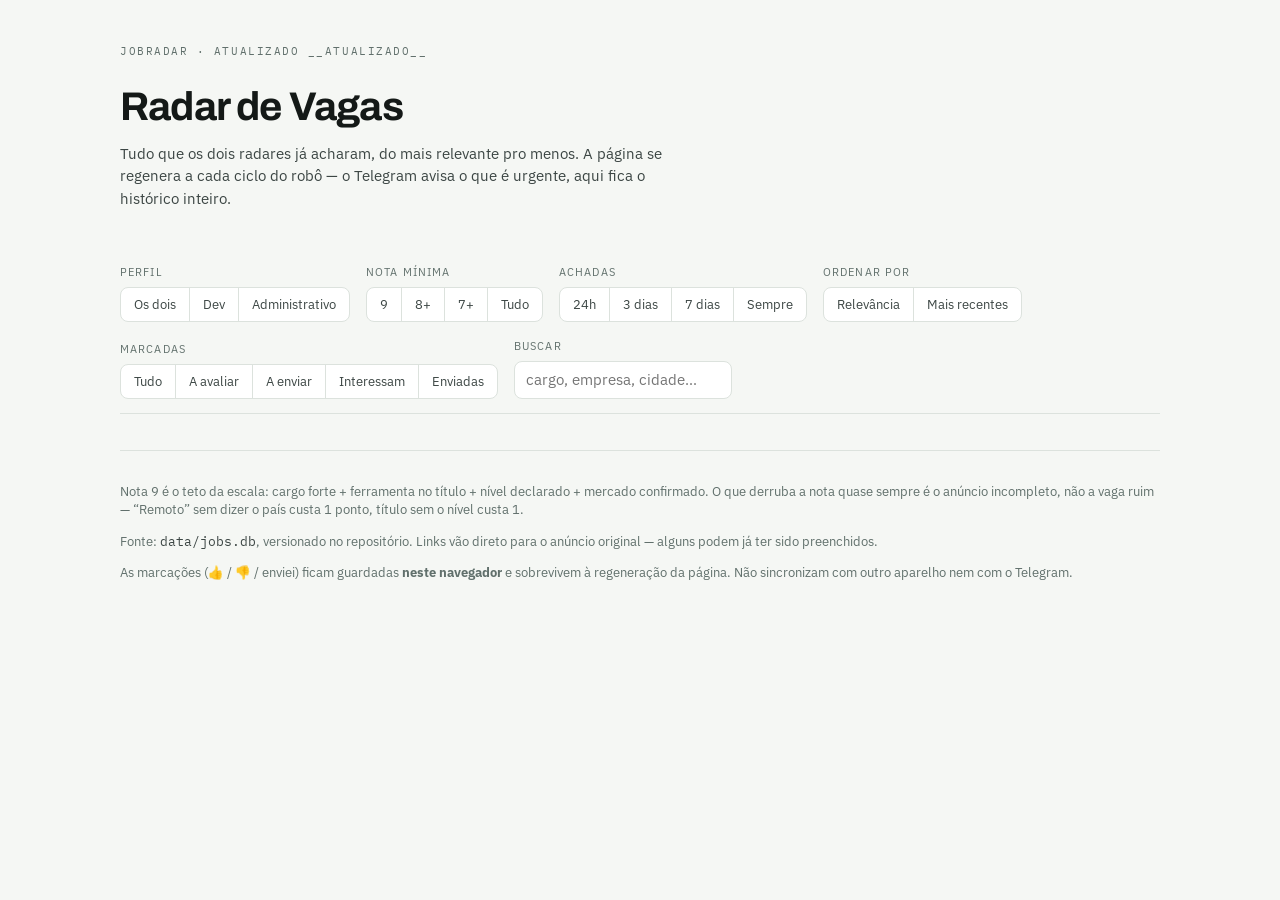
==== web/template.html @ 32625ec8 "Filtros da página: período, ordenação, "A enviar" e limpar Quatro coisas novas na barra:  - Achadas:" ====
<!doctype html>
<html lang="pt-BR">
<head>
<meta charset="utf-8">
<meta name="viewport" content="width=device-width, initial-scale=1">
<!-- A página é servida pelo GitHub Pages de um repositório público: quem
     tem o link entra, e não existe versão com senha fora do Enterprise.
     O que dá pra impedir é ela ser ENCONTRADA por quem não tem o link.
     noindex tira dos buscadores; noarchive impede cópia em cache; nofollow
     evita que os links de vaga daqui virem rastro pra cá. robots.txt não
     serviria: em project page o arquivo lido é o da raiz do domínio
     (brgomesz.github.io/robots.txt), fora do controle deste repositório. -->
<meta name="robots" content="noindex, nofollow, noarchive">
<meta name="referrer" content="no-referrer">
<title>Radar de Vagas</title>
<link rel="preconnect" href="https://fonts.googleapis.com">
<link rel="preconnect" href="https://fonts.gstatic.com" crossorigin>
<link rel="stylesheet" href="https://fonts.googleapis.com/css2?family=Archivo:wght@500;600;700&family=IBM+Plex+Mono:wght@400;500;600&family=IBM+Plex+Sans:wght@400;500;600&display=swap">
<style>
:root{
  --ground:#F5F7F4; --surface:#FFFFFF; --surface-2:#EFF2EE;
  --ink:#141917; --ink-2:#3C4644; --muted:#61706C; --line:#DCE2DD;
  --dev:#0C6B63; --dev-soft:#E2F0EE;
  --adm:#9A5716; --adm-soft:#F6EBDE;
  --hot:#164E45; --shadow:0 1px 2px rgba(20,25,23,.06),0 8px 24px rgba(20,25,23,.05);
}
@media (prefers-color-scheme:dark){
  :root:not([data-theme="light"]){
    --ground:#0E1312; --surface:#161C1A; --surface-2:#1D2523;
    --ink:#E9EFEC; --ink-2:#C2CDC9; --muted:#8FA09B; --line:#27302E;
    --dev:#4FB0A5; --dev-soft:#12312D;
    --adm:#D89950; --adm-soft:#33240F;
    --hot:#7FD4C7; --shadow:0 1px 2px rgba(0,0,0,.4),0 8px 24px rgba(0,0,0,.3);
  }
}
:root[data-theme="dark"]{
  --ground:#0E1312; --surface:#161C1A; --surface-2:#1D2523;
  --ink:#E9EFEC; --ink-2:#C2CDC9; --muted:#8FA09B; --line:#27302E;
  --dev:#4FB0A5; --dev-soft:#12312D;
  --adm:#D89950; --adm-soft:#33240F;
  --hot:#7FD4C7; --shadow:0 1px 2px rgba(0,0,0,.4),0 8px 24px rgba(0,0,0,.3);
}
*{box-sizing:border-box}
body{
  margin:0; background:var(--ground); color:var(--ink);
  font-family:"IBM Plex Sans",system-ui,-apple-system,"Segoe UI",sans-serif;
  font-size:15px; line-height:1.5; -webkit-font-smoothing:antialiased;
}
.wrap{max-width:1080px; margin:0 auto; padding:32px 20px 72px}
header{display:flex; flex-direction:column; gap:6px; margin-bottom:24px}
.eyebrow{
  font-family:"IBM Plex Mono",ui-monospace,monospace; font-size:11px; letter-spacing:.14em;
  text-transform:uppercase; color:var(--muted);
}
h1{
  font-family:Archivo,system-ui,sans-serif; font-weight:700; font-size:clamp(28px,4.5vw,40px);
  letter-spacing:-.02em; margin:0; text-wrap:balance;
}
.sub{color:var(--ink-2); max-width:62ch; margin:0}
.stats{display:flex; flex-wrap:wrap; gap:10px; margin:22px 0 18px}
.stat{
  background:var(--surface); border:1px solid var(--line); border-radius:10px;
  padding:10px 14px; display:flex; flex-direction:column; gap:2px; min-width:104px;
}
.stat b{
  font-family:"IBM Plex Mono",monospace; font-size:20px; font-weight:600;
  font-variant-numeric:tabular-nums; line-height:1.1;
}
.stat span{font-size:11px; letter-spacing:.08em; text-transform:uppercase; color:var(--muted)}
.bar{
  position:sticky; top:0; z-index:5; background:var(--ground);
  padding:12px 0 14px; border-bottom:1px solid var(--line);
  display:flex; flex-wrap:wrap; gap:16px; align-items:flex-end;
}
.field{display:flex; flex-direction:column; gap:6px}
.field>span{font-size:11px; letter-spacing:.1em; text-transform:uppercase; color:var(--muted)}
.seg{display:flex; flex-wrap:wrap; border:1px solid var(--line); border-radius:8px; overflow:hidden; background:var(--surface)}
.seg button{
  appearance:none; border:0; background:transparent; color:var(--ink-2);
  font:inherit; font-size:13px; padding:7px 13px; cursor:pointer; white-space:nowrap;
}
.seg button+button{border-left:1px solid var(--line)}
.seg button[aria-pressed="true"]{background:var(--surface-2); color:var(--ink); font-weight:600}
.seg button:focus-visible{outline:2px solid var(--dev); outline-offset:-2px}
input[type=search]{
  font:inherit; padding:7px 11px; border-radius:8px; border:1px solid var(--line);
  background:var(--surface); color:var(--ink); min-width:210px;
}
input[type=search]:focus-visible{outline:2px solid var(--dev); outline-offset:-1px}
.count{margin-left:auto; font-family:"IBM Plex Mono",monospace; font-size:12px; color:var(--muted); padding-bottom:8px}
ol{list-style:none; margin:0; padding:0; display:flex; flex-direction:column; gap:8px}
li{
  background:var(--surface); border:1px solid var(--line); border-radius:10px;
  display:grid; grid-template-columns:52px 1fr auto; gap:0 16px; padding:13px 16px;
  align-items:start; box-shadow:var(--shadow);
}
li[hidden]{display:none}
.score{
  grid-row:1/3; font-family:"IBM Plex Mono",monospace; font-weight:600; font-size:18px;
  font-variant-numeric:tabular-nums; display:flex; flex-direction:column; align-items:center;
  gap:2px; padding-top:2px; color:var(--muted);
}
.score em{font-style:normal; font-size:9px; letter-spacing:.1em; text-transform:uppercase}
li[data-hot="1"] .score{color:var(--hot)}
.title{margin:0; font-size:15px; font-weight:600; line-height:1.35; text-wrap:balance}
.title a{color:var(--ink); text-decoration:none; background-image:linear-gradient(var(--line),var(--line));
  background-size:100% 1px; background-position:0 1.15em; background-repeat:no-repeat}
.title a:hover,.title a:focus-visible{color:var(--dev); background-image:linear-gradient(var(--dev),var(--dev))}
.meta{
  grid-column:2/4; display:flex; flex-wrap:wrap; gap:6px 14px; margin-top:5px;
  font-size:12.5px; color:var(--muted);
}
.meta b{color:var(--ink-2); font-weight:600}
.tag{
  grid-row:1; font-family:"IBM Plex Mono",monospace; font-size:10px; letter-spacing:.08em;
  text-transform:uppercase; padding:3px 8px; border-radius:999px; white-space:nowrap; align-self:start;
}
li[data-p="dev"] .tag{background:var(--dev-soft); color:var(--dev)}
li[data-p="admin"] .tag{background:var(--adm-soft); color:var(--adm)}
.empty{padding:48px 8px; text-align:center; color:var(--muted)}
footer{margin-top:36px; padding-top:18px; border-top:1px solid var(--line); color:var(--muted); font-size:12.5px}
footer code{font-family:"IBM Plex Mono",monospace; color:var(--ink-2)}
@media (max-width:620px){
  li{grid-template-columns:44px 1fr; gap:0 12px}
  .tag{grid-column:2; grid-row:3; justify-self:start; margin-top:7px}
  .meta{grid-column:2}
  .count{margin-left:0; width:100%}
}
/* Marcações do usuário (👍 / 👎 / enviei) — ver ESTADO em script.
   Ficam no localStorage do navegador, chaveadas pelo LINK da vaga: o link é
   o que sobrevive à regeneração da página a cada ciclo (id de banco não
   aparece no HTML, e título/empresa mudam de grafia entre fontes). */
.marcas{grid-column:2/4; display:flex; gap:6px; align-items:center; margin-top:9px; flex-wrap:wrap}
.marca{
  appearance:none; font:inherit; font-size:12.5px; line-height:1; cursor:pointer;
  border:1px solid var(--line); background:var(--surface); color:var(--muted);
  border-radius:999px; padding:6px 11px; display:inline-flex; align-items:center; gap:6px;
}
.marca:hover{border-color:var(--muted); color:var(--ink-2)}
.marca:focus-visible{outline:2px solid var(--dev); outline-offset:1px}
.marca[aria-pressed="true"]{font-weight:600}
.marca.sim[aria-pressed="true"]{background:var(--dev-soft); border-color:var(--dev); color:var(--dev)}
.marca.nao[aria-pressed="true"]{background:var(--surface-2); border-color:var(--muted); color:var(--ink-2)}
.marca.enviei[aria-pressed="true"]{background:var(--adm-soft); border-color:var(--adm); color:var(--adm)}
/* Descartada continua na lista, mas recuada: some com um filtro, não com
   um delete — mudar de ideia sobre uma vaga é comum. */
li[data-interesse="nao"]{opacity:.5}
li[data-interesse="nao"]:hover,li[data-interesse="nao"]:focus-within{opacity:1}
li[data-interesse="sim"]{border-color:var(--dev)}
li[data-enviei="1"]{border-left:3px solid var(--adm); padding-left:14px}
@media (max-width:620px){ .marcas{grid-column:2} }
.limpar{
  appearance:none; font:inherit; font-size:12.5px; cursor:pointer; align-self:flex-end;
  border:1px solid var(--line); background:var(--surface); color:var(--muted);
  border-radius:8px; padding:7px 12px; margin-bottom:1px;
}
.limpar:hover{border-color:var(--muted); color:var(--ink-2)}
.limpar:focus-visible{outline:2px solid var(--dev); outline-offset:1px}
@media (prefers-reduced-motion:reduce){*{animation:none!important; transition:none!important}}
</style>
</head>
<body>
<div class="wrap">
<header>
  <p class="eyebrow">JobRadar &middot; atualizado __ATUALIZADO__</p>
  <h1>Radar de Vagas</h1>
  <p class="sub">Tudo que os dois radares já acharam, do mais relevante pro menos. A página se regenera a cada ciclo do robô — o Telegram avisa o que é urgente, aqui fica o histórico inteiro.</p>
</header>

<div class="stats" id="stats"></div>

<div class="bar">
  <label class="field"><span>Perfil</span>
    <span class="seg" id="segPerfil">
      <button type="button" data-v="todos">Os dois</button>
      <button type="button" data-v="dev">Dev</button>
      <button type="button" data-v="admin">Administrativo</button>
    </span>
  </label>
  <label class="field"><span>Nota mínima</span>
    <span class="seg" id="segNota">
      <button type="button" data-v="9">9</button>
      <button type="button" data-v="8">8+</button>
      <button type="button" data-v="7">7+</button>
      <button type="button" data-v="0">Tudo</button>
    </span>
  </label>
  <label class="field"><span>Achadas</span>
    <span class="seg" id="segPeriodo">
      <button type="button" data-v="1">24h</button>
      <button type="button" data-v="3">3 dias</button>
      <button type="button" data-v="7">7 dias</button>
      <button type="button" data-v="0">Sempre</button>
    </span>
  </label>
  <label class="field"><span>Ordenar por</span>
    <span class="seg" id="segOrdem">
      <button type="button" data-v="relevancia">Relevância</button>
      <button type="button" data-v="recentes">Mais recentes</button>
    </span>
  </label>
  <label class="field"><span>Marcadas</span>
    <span class="seg" id="segMarca">
      <button type="button" data-v="tudo">Tudo</button>
      <button type="button" data-v="pendente">A avaliar</button>
      <button type="button" data-v="a-enviar">A enviar</button>
      <button type="button" data-v="sim">Interessam</button>
      <button type="button" data-v="enviei">Enviadas</button>
    </span>
  </label>
  <label class="field"><span>Buscar</span>
    <input type="search" id="busca" placeholder="cargo, empresa, cidade…" autocomplete="off">
  </label>
  <p class="count" id="count"></p>
  <button type="button" id="limpar" class="limpar" hidden>Limpar filtros</button>
</div>

<ol id="lista"></ol>
<p class="empty" id="vazio" hidden>Nenhuma vaga com esses filtros. Tente ampliar o período ou baixar a nota mínima.</p>

<footer>
  <p>Nota 9 é o teto da escala: cargo forte + ferramenta no título + nível declarado + mercado confirmado. O que derruba a nota quase sempre é o anúncio incompleto, não a vaga ruim — “Remoto” sem dizer o país custa 1 ponto, título sem o nível custa 1.</p>
  <p>Fonte: <code>data/jobs.db</code>, versionado no repositório. Links vão direto para o anúncio original — alguns podem já ter sido preenchidos.</p>
  <p>As marcações (👍 / 👎 / enviei) ficam guardadas <b>neste navegador</b> e sobrevivem à regeneração da página. Não sincronizam com outro aparelho nem com o Telegram.</p>
</footer>
</div>

<script>
const VAGAS = __DADOS__;
const $ = (id) => document.getElementById(id);
const NOMES = { dev: "Dev", admin: "Administrativo" };
const esc = (s) => String(s).replace(/[&<>"]/g, (c) => ({ "&": "&amp;", "<": "&lt;", ">": "&gt;", '"': "&quot;" }[c]));

// --- Marcações do usuário -------------------------------------------------
// Guardadas por LINK da vaga, não por posição na lista: a página é
// regenerada inteira a cada ciclo e a ordem muda quando entra vaga nova.
// { "<link>": { i: "sim"|"nao"|null, e: true|false } }
const CHAVE_MARCAS = "jobradar-marcas";
const CHAVE_FILTROS = "jobradar-filtros";

function lerJSON(chave, padrao) {
  try {
    const bruto = localStorage.getItem(chave);
    return bruto ? JSON.parse(bruto) : padrao;
  } catch (e) {
    return padrao;  // aba anônima, site data bloqueado: segue sem lembrar
  }
}
function gravarJSON(chave, valor) {
  try { localStorage.setItem(chave, JSON.stringify(valor)); } catch (e) { /* ok */ }
}

const marcas = lerJSON(CHAVE_MARCAS, {});
// Padrão: nota 8+, tudo que já foi achado, ordenado por relevância. É o
// mesmo corte que o Telegram usa pra notificar, então a página abre
// mostrando exatamente o que valeria um alerta.
const PADRAO = { perfil: "todos", nota: 8, marca: "tudo", periodo: "0", ordem: "relevancia", busca: "" };
const estado = Object.assign({}, PADRAO, lerJSON(CHAVE_FILTROS, null) || {});

const marcaDe = (link) => marcas[link] || { i: null, e: false };

function marcarInteresse(link, valor) {
  const m = marcaDe(link);
  // Clicar de novo no mesmo botão desmarca — sem isso não há como desfazer
  // um 👎 dado por engano a não ser marcando 👍, que é outra afirmação.
  m.i = m.i === valor ? null : valor;
  marcas[link] = m;
  gravarJSON(CHAVE_MARCAS, marcas);
}
function marcarEnviei(link) {
  const m = marcaDe(link);
  m.e = !m.e;
  marcas[link] = m;
  gravarJSON(CHAVE_MARCAS, marcas);
}

// --- Render ---------------------------------------------------------------
$("lista").innerHTML = VAGAS.map((v) => {
  // "achada" é quando a vaga entrou no NOSSO banco; "publicada" é o que a
  // fonte anuncia. Rotuladas porque juntas e sem rótulo viravam duas datas
  // soltas na mesma linha, impossíveis de distinguir.
  const meta = [
    `<b>${esc(v.e)}</b>`,
    esc(v.l),
    v.m ? esc(v.m) : "",
    esc(v.s),
    v.d ? `achada ${esc(v.d)}` : "",
    v.pub ? `publicada ${esc(v.pub)}` : "",
  ].filter(Boolean).join("</span><span>");
  const link = esc(v.u);
  return `<li data-p="${v.p}" data-r="${v.r}" data-hot="${v.r >= 8 ? 1 : 0}" data-link="${link}"
    data-ts="${v.ts || 0}"
    data-busca="${esc((v.t + " " + v.e + " " + v.l).toLowerCase())}">
    <span class="score">${v.r}<em>nota</em></span>
    <p class="title"><a href="${link}" target="_blank" rel="noopener noreferrer">${esc(v.t)}</a></p>
    <span class="tag">${NOMES[v.p]}</span>
    <p class="meta"><span>${meta}</span></p>
    <div class="marcas">
      <button type="button" class="marca sim" data-acao="sim">👍 Interessa</button>
      <button type="button" class="marca nao" data-acao="nao">👎 Não interessa</button>
      <button type="button" class="marca enviei" data-acao="enviei">✓ Enviei currículo</button>
    </div>
  </li>`;
}).join("");

const itens = Array.from(document.querySelectorAll("#lista li"));

// Duas ordens fixas, calculadas uma vez. "Relevância" é a ordem que veio
// do servidor (nota desc, empate desempatado pela mais recente); trocar de
// ordenação só re-anexa os mesmos nós, sem recriar HTML.
const ORDENS = {
  relevancia: itens.slice(),
  recentes: itens.slice().sort((a, b) => Number(b.dataset.ts) - Number(a.dataset.ts)),
};
let ordemAplicada = null;

function ordenar() {
  if (ordemAplicada === estado.ordem) return;
  const frag = document.createDocumentFragment();
  for (const li of ORDENS[estado.ordem] || ORDENS.relevancia) frag.appendChild(li);
  $("lista").appendChild(frag);
  ordemAplicada = estado.ordem;
}

// Corte do filtro "Achadas": epoch em segundos, ou null pra "Sempre".
// Vaga sem data legível (ts 0) fica de fora de qualquer janela — dizer
// que ela é das últimas 24h seria inventar.
function corteDoPeriodo() {
  const dias = Number(estado.periodo);
  if (!dias) return null;
  return Math.floor(Date.now() / 1000) - dias * 86400;
}

function pintarMarcas(li) {
  const m = marcaDe(li.dataset.link);
  li.dataset.interesse = m.i || "";
  li.dataset.enviei = m.e ? "1" : "";
  for (const b of li.querySelectorAll(".marca")) {
    const ativo = b.dataset.acao === "enviei" ? m.e : m.i === b.dataset.acao;
    b.setAttribute("aria-pressed", String(ativo));
  }
}
itens.forEach(pintarMarcas);

function pintarSegmento(id, valor) {
  for (const b of $(id).children) b.setAttribute("aria-pressed", String(b.dataset.v === valor));
}

function passaMarca(li) {
  const m = marcaDe(li.dataset.link);
  // "A enviar" é a fila de trabalho: você já disse que interessa e ainda
  // não mandou currículo. É o único filtro daqui que combina os dois
  // marcadores, e o mais usado no dia a dia -- por isso fica antes de
  // "Interessam", que inclui as já enviadas.
  if (estado.marca === "a-enviar") return m.i === "sim" && !m.e;
  if (estado.marca === "sim") return m.i === "sim";
  if (estado.marca === "enviei") return m.e === true;
  // "A avaliar": o que ainda não recebeu nenhuma decisão sua.
  if (estado.marca === "pendente") return !m.i && !m.e;
  return true;
}

function contarStats() {
  const vals = Object.values(marcas);
  $("stats").innerHTML = [
    ["Vagas guardadas", VAGAS.length],
    ["Nota 8+", VAGAS.filter((v) => v.r >= 8).length],
    ["A enviar", vals.filter((m) => m.i === "sim" && !m.e).length],
    ["Interessam", vals.filter((m) => m.i === "sim").length],
    ["Currículo enviado", vals.filter((m) => m.e).length],
    ["Descartadas", vals.filter((m) => m.i === "nao").length],
  ].map(([rot, n]) => `<div class="stat"><b>${n}</b><span>${rot}</span></div>`).join("");
}

function aplicar() {
  const termo = estado.busca.trim().toLowerCase();
  const corte = corteDoPeriodo();
  ordenar();
  let visiveis = 0;
  for (const li of itens) {
    const ts = Number(li.dataset.ts);
    const ok =
      (estado.perfil === "todos" || li.dataset.p === estado.perfil) &&
      Number(li.dataset.r) >= estado.nota &&
      (corte === null || (ts > 0 && ts >= corte)) &&
      passaMarca(li) &&
      (!termo || li.dataset.busca.includes(termo));
    li.hidden = !ok;
    if (ok) visiveis++;
  }
  $("count").textContent = `${visiveis} de ${VAGAS.length} vagas`;
  $("vazio").hidden = visiveis > 0;
  pintarSegmento("segPerfil", estado.perfil);
  pintarSegmento("segNota", String(estado.nota));
  pintarSegmento("segMarca", estado.marca);
  pintarSegmento("segPeriodo", estado.periodo);
  pintarSegmento("segOrdem", estado.ordem);
  // O botão só aparece quando há o que limpar: com seis controles na
  // barra, é fácil esquecer um filtro ligado e achar que a lista secou.
  $("limpar").hidden = Object.keys(PADRAO).every((k) => estado[k] === PADRAO[k]);
  contarStats();
  gravarJSON(CHAVE_FILTROS, estado);
}

// --- Eventos --------------------------------------------------------------
// Delegação: os botões nascem no innerHTML acima e são centenas — um listener
// só na lista, em vez de um por botão.
$("lista").addEventListener("click", (ev) => {
  const b = ev.target.closest(".marca"); if (!b) return;
  const li = b.closest("li");
  const link = li.dataset.link;
  if (b.dataset.acao === "enviei") marcarEnviei(link); else marcarInteresse(link, b.dataset.acao);
  pintarMarcas(li);
  // Só re-filtra quando a marcação pode esconder a linha; senão a vaga
  // sumiria debaixo do dedo no filtro "Tudo", que não é o que se espera.
  if (estado.marca !== "tudo") aplicar(); else contarStats();
});

$("segPerfil").addEventListener("click", (ev) => {
  const b = ev.target.closest("button"); if (!b) return;
  estado.perfil = b.dataset.v; aplicar();
});
$("segNota").addEventListener("click", (ev) => {
  const b = ev.target.closest("button"); if (!b) return;
  estado.nota = Number(b.dataset.v); aplicar();
});
$("segMarca").addEventListener("click", (ev) => {
  const b = ev.target.closest("button"); if (!b) return;
  estado.marca = b.dataset.v; aplicar();
});
$("segPeriodo").addEventListener("click", (ev) => {
  const b = ev.target.closest("button"); if (!b) return;
  estado.periodo = b.dataset.v; aplicar();
});
$("segOrdem").addEventListener("click", (ev) => {
  const b = ev.target.closest("button"); if (!b) return;
  estado.ordem = b.dataset.v; aplicar();
});
$("limpar").addEventListener("click", () => {
  Object.assign(estado, PADRAO);
  $("busca").value = "";
  aplicar();
});
$("busca").addEventListener("input", (ev) => { estado.busca = ev.target.value; aplicar(); });
$("busca").value = estado.busca;
aplicar();
</script>
</body>
</html>
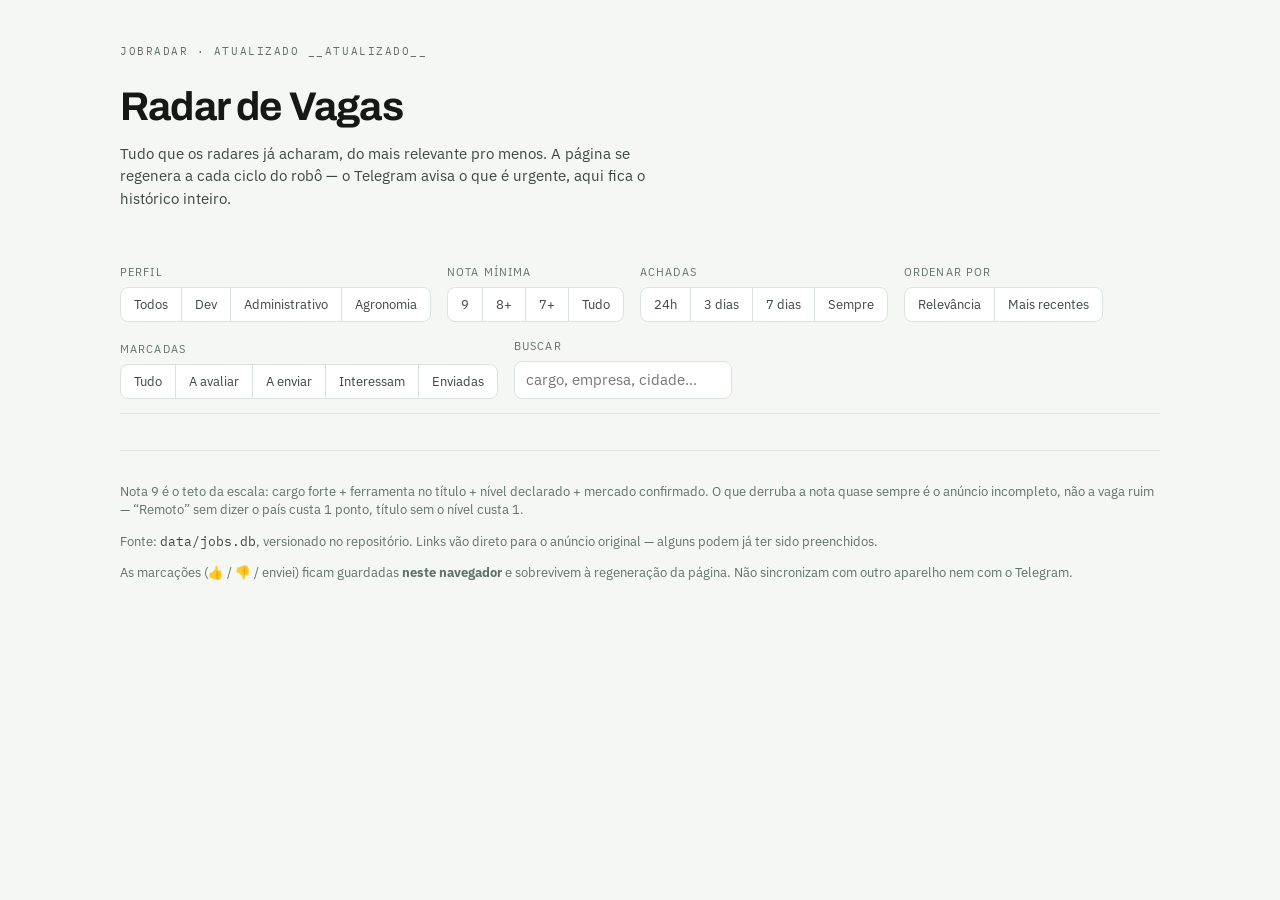
==== commit 43160e44: "Adiciona perfil agro e faz os números do topo seguirem o perfil Terceiro perfil de pessoa real deste" ====
--- a/web/template.html
+++ b/web/template.html
@@ -22,6 +22,7 @@
   --ink:#141917; --ink-2:#3C4644; --muted:#61706C; --line:#DCE2DD;
   --dev:#0C6B63; --dev-soft:#E2F0EE;
   --adm:#9A5716; --adm-soft:#F6EBDE;
+  --agro:#4A6B18; --agro-soft:#EAF1DE;
   --hot:#164E45; --shadow:0 1px 2px rgba(20,25,23,.06),0 8px 24px rgba(20,25,23,.05);
 }
 @media (prefers-color-scheme:dark){
@@ -30,6 +31,8 @@
     --ink:#E9EFEC; --ink-2:#C2CDC9; --muted:#8FA09B; --line:#27302E;
     --dev:#4FB0A5; --dev-soft:#12312D;
     --adm:#D89950; --adm-soft:#33240F;
+  --agro:#8FB84E; --agro-soft:#1E2A12;
+    --agro:#8FB84E; --agro-soft:#1E2A12;
     --hot:#7FD4C7; --shadow:0 1px 2px rgba(0,0,0,.4),0 8px 24px rgba(0,0,0,.3);
   }
 }
@@ -117,6 +120,7 @@
 }
 li[data-p="dev"] .tag{background:var(--dev-soft); color:var(--dev)}
 li[data-p="admin"] .tag{background:var(--adm-soft); color:var(--adm)}
+li[data-p="agro"] .tag{background:var(--agro-soft); color:var(--agro)}
 .empty{padding:48px 8px; text-align:center; color:var(--muted)}
 footer{margin-top:36px; padding-top:18px; border-top:1px solid var(--line); color:var(--muted); font-size:12.5px}
 footer code{font-family:"IBM Plex Mono",monospace; color:var(--ink-2)}
@@ -164,7 +168,7 @@
 <header>
   <p class="eyebrow">JobRadar &middot; atualizado __ATUALIZADO__</p>
   <h1>Radar de Vagas</h1>
-  <p class="sub">Tudo que os dois radares já acharam, do mais relevante pro menos. A página se regenera a cada ciclo do robô — o Telegram avisa o que é urgente, aqui fica o histórico inteiro.</p>
+  <p class="sub">Tudo que os radares já acharam, do mais relevante pro menos. A página se regenera a cada ciclo do robô — o Telegram avisa o que é urgente, aqui fica o histórico inteiro.</p>
 </header>
 
 <div class="stats" id="stats"></div>
@@ -172,9 +176,10 @@
 <div class="bar">
   <label class="field"><span>Perfil</span>
     <span class="seg" id="segPerfil">
-      <button type="button" data-v="todos">Os dois</button>
+      <button type="button" data-v="todos">Todos</button>
       <button type="button" data-v="dev">Dev</button>
       <button type="button" data-v="admin">Administrativo</button>
+      <button type="button" data-v="agro">Agronomia</button>
     </span>
   </label>
   <label class="field"><span>Nota mínima</span>
@@ -228,7 +233,7 @@
 <script>
 const VAGAS = __DADOS__;
 const $ = (id) => document.getElementById(id);
-const NOMES = { dev: "Dev", admin: "Administrativo" };
+const NOMES = { dev: "Dev", admin: "Administrativo", agro: "Agronomia" };
 const esc = (s) => String(s).replace(/[&<>"]/g, (c) => ({ "&": "&amp;", "<": "&lt;", ">": "&gt;", '"': "&quot;" }[c]));
 
 // --- Marcações do usuário -------------------------------------------------
@@ -360,15 +365,28 @@
   return true;
 }
 
+// Link -> perfil, pra contar marcação por perfil. As marcações são
+// guardadas só por link (é o que sobrevive à regeneração da página), então
+// sozinhas elas não sabem de quem é a vaga.
+const PERFIL_DO_LINK = Object.fromEntries(VAGAS.map((v) => [v.u, v.p]));
+
 function contarStats() {
-  const vals = Object.values(marcas);
+  // Com um perfil selecionado, TODOS os números passam a ser daquele
+  // perfil. Misturar "vagas do Dev" com "interessam de todo mundo" no
+  // mesmo painel dava um número que não respondia pergunta nenhuma.
+  const doPerfil = (p) => estado.perfil === "todos" || p === estado.perfil;
+  const vagas = VAGAS.filter((v) => doPerfil(v.p));
+  const marcadas = Object.entries(marcas)
+    .filter(([link]) => doPerfil(PERFIL_DO_LINK[link]))
+    .map(([, m]) => m);
+
   $("stats").innerHTML = [
-    ["Vagas guardadas", VAGAS.length],
-    ["Nota 8+", VAGAS.filter((v) => v.r >= 8).length],
-    ["A enviar", vals.filter((m) => m.i === "sim" && !m.e).length],
-    ["Interessam", vals.filter((m) => m.i === "sim").length],
-    ["Currículo enviado", vals.filter((m) => m.e).length],
-    ["Descartadas", vals.filter((m) => m.i === "nao").length],
+    [estado.perfil === "todos" ? "Vagas guardadas" : `Vagas · ${NOMES[estado.perfil]}`, vagas.length],
+    ["Nota 8+", vagas.filter((v) => v.r >= 8).length],
+    ["A enviar", marcadas.filter((m) => m.i === "sim" && !m.e).length],
+    ["Interessam", marcadas.filter((m) => m.i === "sim").length],
+    ["Currículo enviado", marcadas.filter((m) => m.e).length],
+    ["Descartadas", marcadas.filter((m) => m.i === "nao").length],
   ].map(([rot, n]) => `<div class="stat"><b>${n}</b><span>${rot}</span></div>`).join("");
 }
 
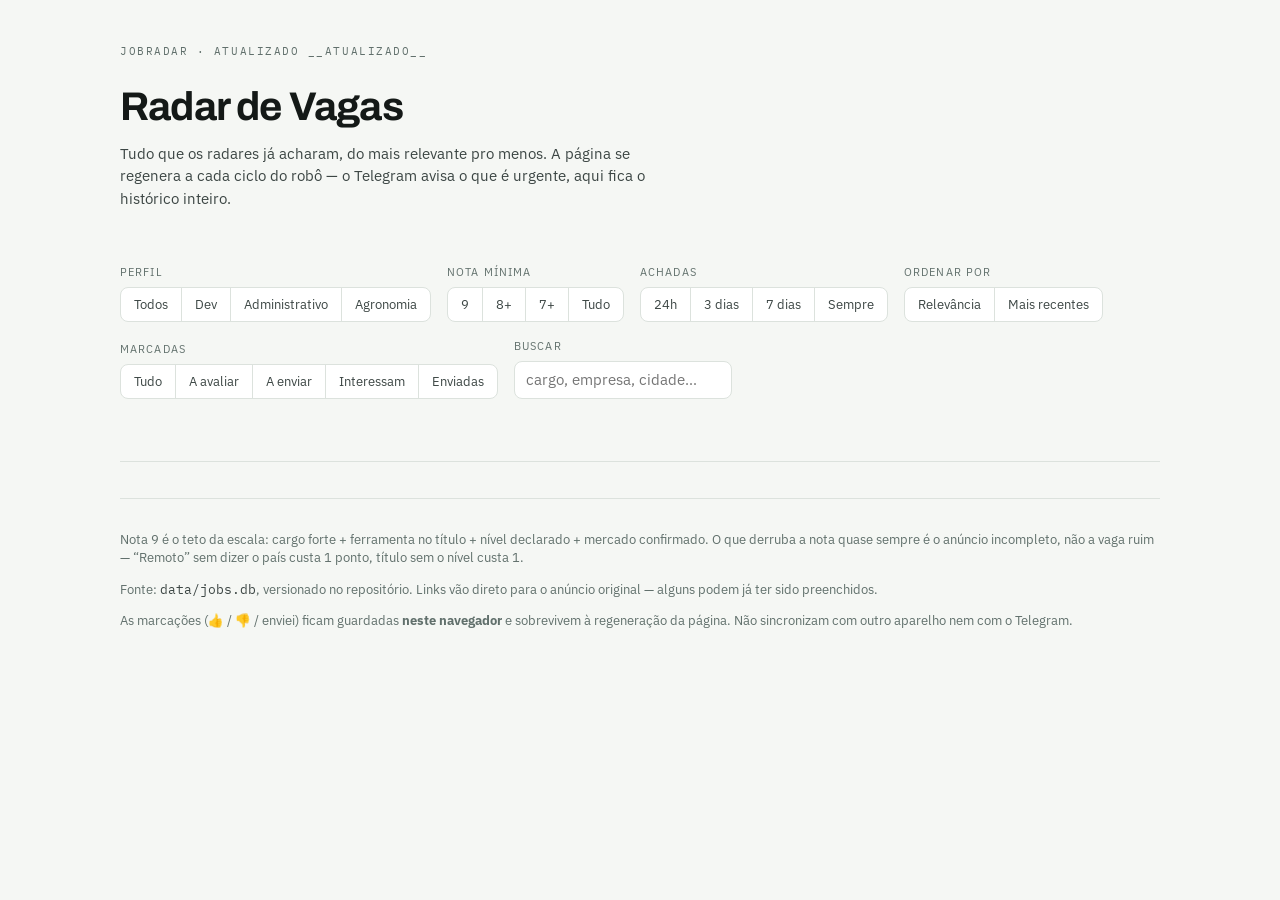
==== commit 781c019d: "Responsividade: no celular a barra de filtros vira painel recolhido MEDIDO num print de celular do u" ====
--- a/web/template.html
+++ b/web/template.html
@@ -75,6 +75,10 @@
   padding:12px 0 14px; border-bottom:1px solid var(--line);
   display:flex; flex-wrap:wrap; gap:16px; align-items:flex-end;
 }
+.controles{display:flex; flex-wrap:wrap; gap:16px; align-items:flex-end}
+/* O botão "Filtros" só existe no celular — no desktop os seis controles
+   cabem na barra sem atrapalhar. */
+.toggle{display:none}
 .field{display:flex; flex-direction:column; gap:6px}
 .field>span{font-size:11px; letter-spacing:.1em; text-transform:uppercase; color:var(--muted)}
 .seg{display:flex; flex-wrap:wrap; border:1px solid var(--line); border-radius:8px; overflow:hidden; background:var(--surface)}
@@ -128,7 +132,59 @@
   li{grid-template-columns:44px 1fr; gap:0 12px}
   .tag{grid-column:2; grid-row:3; justify-self:start; margin-top:7px}
   .meta{grid-column:2}
-  .count{margin-left:0; width:100%}
+
+  /* MEDIDO em celular: os seis controles empilhados ocupavam ~80% da tela
+     e sobrava uma vaga e meia abaixo da dobra. No celular a barra vira um
+     painel recolhido: fechada, ela é uma linha só (botão + contador) e a
+     lista começa logo abaixo. */
+  /* Antes da barra virar painel, o topo já gastava metade da tela: título
+     grande, parágrafo de três linhas e seis cartões de número em três
+     fileiras. No celular a página é ferramenta, não apresentação — o
+     parágrafo sai e os números viram uma fileira só, que rola. */
+  .wrap{padding:18px 16px 56px}
+  header{gap:3px; margin-bottom:14px}
+  .eyebrow{font-size:10px}
+  .sub{display:none}
+  .stats{flex-wrap:nowrap; overflow-x:auto; scrollbar-width:none; margin:0 0 12px; gap:8px}
+  .stats::-webkit-scrollbar{display:none}
+  .stat{flex:0 0 auto; min-width:0; padding:8px 12px; gap:1px}
+  .stat b{font-size:17px}
+  .stat span{font-size:10px}
+
+  .bar{padding:10px 0; gap:10px; align-items:center}
+  .toggle{
+    display:inline-flex; align-items:center; gap:7px; appearance:none;
+    font:inherit; font-size:13px; cursor:pointer; padding:8px 13px;
+    border:1px solid var(--line); border-radius:8px;
+    background:var(--surface); color:var(--ink-2);
+  }
+  .toggle::after{content:"▾"; font-size:11px; color:var(--muted)}
+  .bar.aberta .toggle::after{content:"▴"}
+  .toggle:focus-visible{outline:2px solid var(--dev); outline-offset:1px}
+  .badge{
+    background:var(--dev); color:var(--surface); border-radius:999px;
+    font-size:11px; font-weight:600; min-width:17px; height:17px;
+    display:inline-flex; align-items:center; justify-content:center; padding:0 5px;
+  }
+  /* Sem isto o badge aparece com "0": o atributo hidden do HTML vale
+     display:none, mas a regra de classe acima é mais específica e ganha.
+     Pego num print de celular, não pelo teste — o teste só perguntava se
+     o elemento tinha o atributo, não se ele sumia da tela. */
+  .badge[hidden]{display:none}
+  .controles{display:none; width:100%; flex-direction:column; gap:11px}
+  .bar.aberta .controles{display:flex}
+
+  /* Cada grupo rola na horizontal em vez de quebrar linha: "Marcadas" tem
+     cinco botões e sozinho comia duas linhas da tela. */
+  .seg{flex-wrap:nowrap; overflow-x:auto; scrollbar-width:none}
+  .seg::-webkit-scrollbar{display:none}
+  .seg button{padding:7px 12px; font-size:13px}
+  .field>span{font-size:10px}
+  input[type=search]{width:100%; min-width:0}
+  .count{margin-left:auto; padding-bottom:0; white-space:nowrap}
+  .limpar{width:100%; align-self:stretch}
+  .marcas{gap:5px}
+  .marca{padding:7px 10px; font-size:12px}
 }
 /* Marcações do usuário (👍 / 👎 / enviei) — ver ESTADO em script.
    Ficam no localStorage do navegador, chaveadas pelo LINK da vaga: o link é
@@ -173,7 +229,11 @@
 
 <div class="stats" id="stats"></div>
 
-<div class="bar">
+<div class="bar" id="bar">
+  <button type="button" class="toggle" id="toggleFiltros" aria-expanded="false">
+    Filtros<span class="badge" id="badge" hidden></span>
+  </button>
+  <div class="controles" id="controles">
   <label class="field"><span>Perfil</span>
     <span class="seg" id="segPerfil">
       <button type="button" data-v="todos">Todos</button>
@@ -216,6 +276,7 @@
   <label class="field"><span>Buscar</span>
     <input type="search" id="busca" placeholder="cargo, empresa, cidade…" autocomplete="off">
   </label>
+  </div>
   <p class="count" id="count"></p>
   <button type="button" id="limpar" class="limpar" hidden>Limpar filtros</button>
 </div>
@@ -415,7 +476,12 @@
   pintarSegmento("segOrdem", estado.ordem);
   // O botão só aparece quando há o que limpar: com seis controles na
   // barra, é fácil esquecer um filtro ligado e achar que a lista secou.
-  $("limpar").hidden = Object.keys(PADRAO).every((k) => estado[k] === PADRAO[k]);
+  const alterados = Object.keys(PADRAO).filter((k) => estado[k] !== PADRAO[k]).length;
+  $("limpar").hidden = alterados === 0;
+  // No celular a barra fica FECHADA por padrão, então o badge é a única
+  // pista de que existe filtro ligado escondido ali dentro.
+  $("badge").hidden = alterados === 0;
+  $("badge").textContent = String(alterados);
   contarStats();
   gravarJSON(CHAVE_FILTROS, estado);
 }
@@ -454,6 +520,10 @@
   const b = ev.target.closest("button"); if (!b) return;
   estado.ordem = b.dataset.v; aplicar();
 });
+$("toggleFiltros").addEventListener("click", () => {
+  const aberta = $("bar").classList.toggle("aberta");
+  $("toggleFiltros").setAttribute("aria-expanded", String(aberta));
+});
 $("limpar").addEventListener("click", () => {
   Object.assign(estado, PADRAO);
   $("busca").value = "";
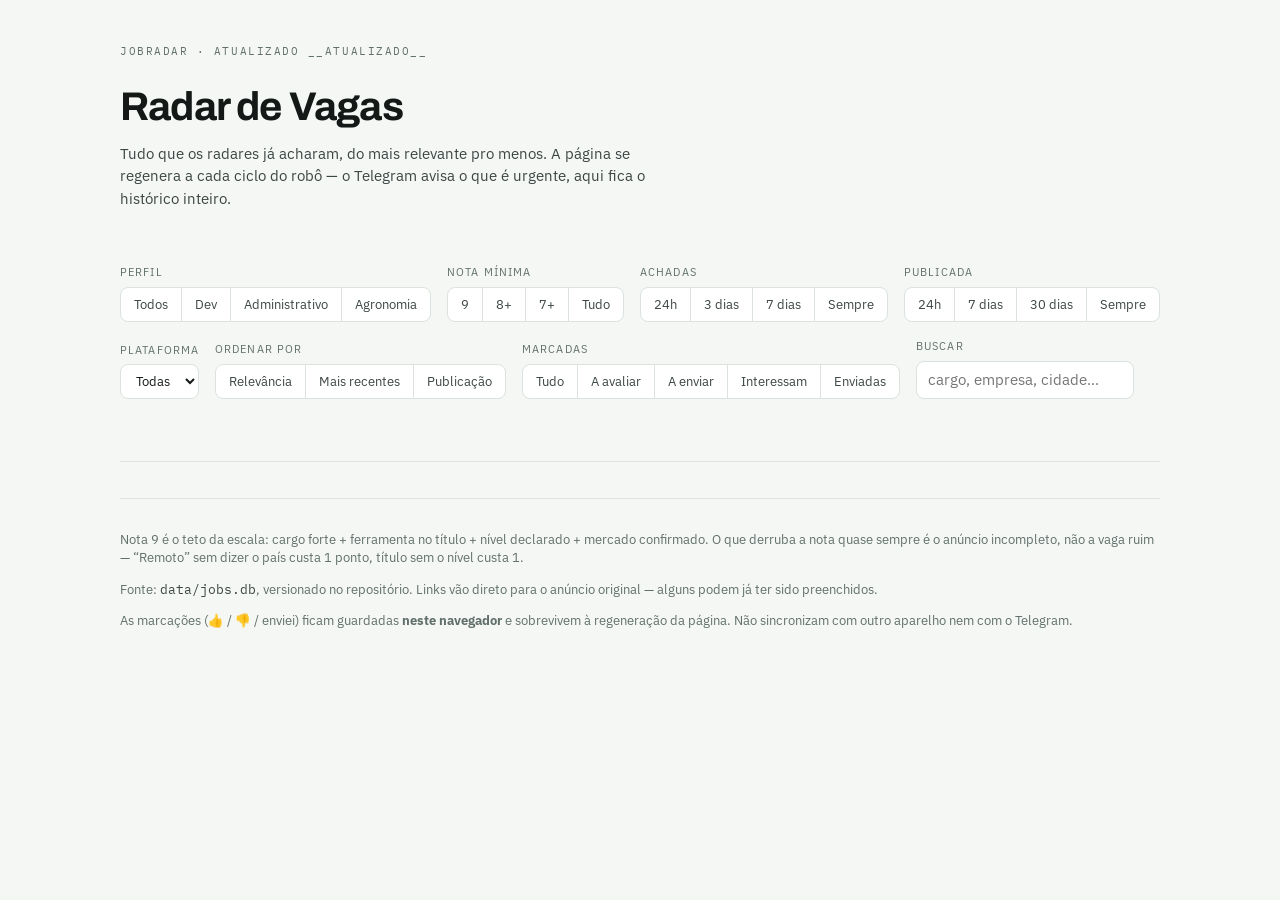
==== commit fef742ef: "Filtros de plataforma e de data de publicação na página Dois controles novos:  - Plataforma: select " ====
--- a/web/template.html
+++ b/web/template.html
@@ -93,6 +93,12 @@
   font:inherit; padding:7px 11px; border-radius:8px; border:1px solid var(--line);
   background:var(--surface); color:var(--ink); min-width:210px;
 }
+select{
+  font:inherit; font-size:13px; padding:7px 11px; border-radius:8px;
+  border:1px solid var(--line); background:var(--surface); color:var(--ink);
+  cursor:pointer;
+}
+select:focus-visible{outline:2px solid var(--dev); outline-offset:-1px}
 input[type=search]:focus-visible{outline:2px solid var(--dev); outline-offset:-1px}
 .count{margin-left:auto; font-family:"IBM Plex Mono",monospace; font-size:12px; color:var(--muted); padding-bottom:8px}
 ol{list-style:none; margin:0; padding:0; display:flex; flex-direction:column; gap:8px}
@@ -181,6 +187,7 @@
   .seg button{padding:7px 12px; font-size:13px}
   .field>span{font-size:10px}
   input[type=search]{width:100%; min-width:0}
+  select{width:100%}
   .count{margin-left:auto; padding-bottom:0; white-space:nowrap}
   .limpar{width:100%; align-self:stretch}
   .marcas{gap:5px}
@@ -258,10 +265,24 @@
       <button type="button" data-v="0">Sempre</button>
     </span>
   </label>
+  <label class="field"><span>Publicada</span>
+    <span class="seg" id="segPublicada">
+      <button type="button" data-v="1">24h</button>
+      <button type="button" data-v="7">7 dias</button>
+      <button type="button" data-v="30">30 dias</button>
+      <button type="button" data-v="0">Sempre</button>
+    </span>
+  </label>
+  <label class="field"><span>Plataforma</span>
+    <select id="selPlataforma">
+      <option value="todas">Todas</option>
+    </select>
+  </label>
   <label class="field"><span>Ordenar por</span>
     <span class="seg" id="segOrdem">
       <button type="button" data-v="relevancia">Relevância</button>
       <button type="button" data-v="recentes">Mais recentes</button>
+      <button type="button" data-v="publicacao">Publicação</button>
     </span>
   </label>
   <label class="field"><span>Marcadas</span>
@@ -320,7 +341,10 @@
 // Padrão: nota 8+, tudo que já foi achado, ordenado por relevância. É o
 // mesmo corte que o Telegram usa pra notificar, então a página abre
 // mostrando exatamente o que valeria um alerta.
-const PADRAO = { perfil: "todos", nota: 8, marca: "tudo", periodo: "0", ordem: "relevancia", busca: "" };
+const PADRAO = {
+  perfil: "todos", nota: 8, marca: "tudo", periodo: "0",
+  publicada: "0", plataforma: "todas", ordem: "relevancia", busca: "",
+};
 const estado = Object.assign({}, PADRAO, lerJSON(CHAVE_FILTROS, null) || {});
 
 const marcaDe = (link) => marcas[link] || { i: null, e: false };
@@ -355,7 +379,7 @@
   ].filter(Boolean).join("</span><span>");
   const link = esc(v.u);
   return `<li data-p="${v.p}" data-r="${v.r}" data-hot="${v.r >= 8 ? 1 : 0}" data-link="${link}"
-    data-ts="${v.ts || 0}"
+    data-ts="${v.ts || 0}" data-pts="${v.pts || 0}" data-site="${esc(v.s)}"
     data-busca="${esc((v.t + " " + v.e + " " + v.l).toLowerCase())}">
     <span class="score">${v.r}<em>nota</em></span>
     <p class="title"><a href="${link}" target="_blank" rel="noopener noreferrer">${esc(v.t)}</a></p>
@@ -371,12 +395,26 @@
 
 const itens = Array.from(document.querySelectorAll("#lista li"));
 
+// A lista de plataformas sai dos DADOS, não de uma constante: fonte nova
+// que entre no radar aparece aqui sozinha, sem precisar mexer no template.
+const PLATAFORMAS = [...new Set(VAGAS.map((v) => v.s).filter(Boolean))].sort();
+$("selPlataforma").insertAdjacentHTML(
+  "beforeend",
+  PLATAFORMAS.map((s) => {
+    const n = VAGAS.filter((v) => v.s === s).length;
+    return `<option value="${esc(s)}">${esc(s)} (${n})</option>`;
+  }).join("")
+);
+
 // Duas ordens fixas, calculadas uma vez. "Relevância" é a ordem que veio
 // do servidor (nota desc, empate desempatado pela mais recente); trocar de
 // ordenação só re-anexa os mesmos nós, sem recriar HTML.
 const ORDENS = {
   relevancia: itens.slice(),
   recentes: itens.slice().sort((a, b) => Number(b.dataset.ts) - Number(a.dataset.ts)),
+  // Por data do ANÚNCIO. Vaga sem data legível vai pro fim, não pro topo:
+  // pts 0 ordenaria como 1970 em ordem crescente e como "mais nova" aqui.
+  publicacao: itens.slice().sort((a, b) => (Number(b.dataset.pts) || 0) - (Number(a.dataset.pts) || 0)),
 };
 let ordemAplicada = null;
 
@@ -391,10 +429,10 @@
 // Corte do filtro "Achadas": epoch em segundos, ou null pra "Sempre".
 // Vaga sem data legível (ts 0) fica de fora de qualquer janela — dizer
 // que ela é das últimas 24h seria inventar.
-function corteDoPeriodo() {
-  const dias = Number(estado.periodo);
-  if (!dias) return null;
-  return Math.floor(Date.now() / 1000) - dias * 86400;
+function corteDeJanela(dias) {
+  const n = Number(dias);
+  if (!n) return null;
+  return Math.floor(Date.now() / 1000) - n * 86400;
 }
 
 function pintarMarcas(li) {
@@ -453,15 +491,21 @@
 
 function aplicar() {
   const termo = estado.busca.trim().toLowerCase();
-  const corte = corteDoPeriodo();
+  const corte = corteDeJanela(estado.periodo);
+  const cortePub = corteDeJanela(estado.publicada);
   ordenar();
   let visiveis = 0;
   for (const li of itens) {
     const ts = Number(li.dataset.ts);
+    const pts = Number(li.dataset.pts);
     const ok =
       (estado.perfil === "todos" || li.dataset.p === estado.perfil) &&
       Number(li.dataset.r) >= estado.nota &&
       (corte === null || (ts > 0 && ts >= corte)) &&
+      // Vaga sem data de publicação legível (pts 0) fica fora de qualquer
+      // janela — mesma regra de "Achadas". São 9 em 2065 hoje.
+      (cortePub === null || (pts > 0 && pts >= cortePub)) &&
+      (estado.plataforma === "todas" || li.dataset.site === estado.plataforma) &&
       passaMarca(li) &&
       (!termo || li.dataset.busca.includes(termo));
     li.hidden = !ok;
@@ -474,6 +518,8 @@
   pintarSegmento("segMarca", estado.marca);
   pintarSegmento("segPeriodo", estado.periodo);
   pintarSegmento("segOrdem", estado.ordem);
+  pintarSegmento("segPublicada", estado.publicada);
+  $("selPlataforma").value = estado.plataforma;
   // O botão só aparece quando há o que limpar: com seis controles na
   // barra, é fácil esquecer um filtro ligado e achar que a lista secou.
   const alterados = Object.keys(PADRAO).filter((k) => estado[k] !== PADRAO[k]).length;
@@ -524,9 +570,17 @@
   const aberta = $("bar").classList.toggle("aberta");
   $("toggleFiltros").setAttribute("aria-expanded", String(aberta));
 });
+$("segPublicada").addEventListener("click", (ev) => {
+  const b = ev.target.closest("button"); if (!b) return;
+  estado.publicada = b.dataset.v; aplicar();
+});
+$("selPlataforma").addEventListener("change", (ev) => {
+  estado.plataforma = ev.target.value; aplicar();
+});
 $("limpar").addEventListener("click", () => {
   Object.assign(estado, PADRAO);
   $("busca").value = "";
+  $("selPlataforma").value = PADRAO.plataforma;
   aplicar();
 });
 $("busca").addEventListener("input", (ev) => { estado.busca = ev.target.value; aplicar(); });
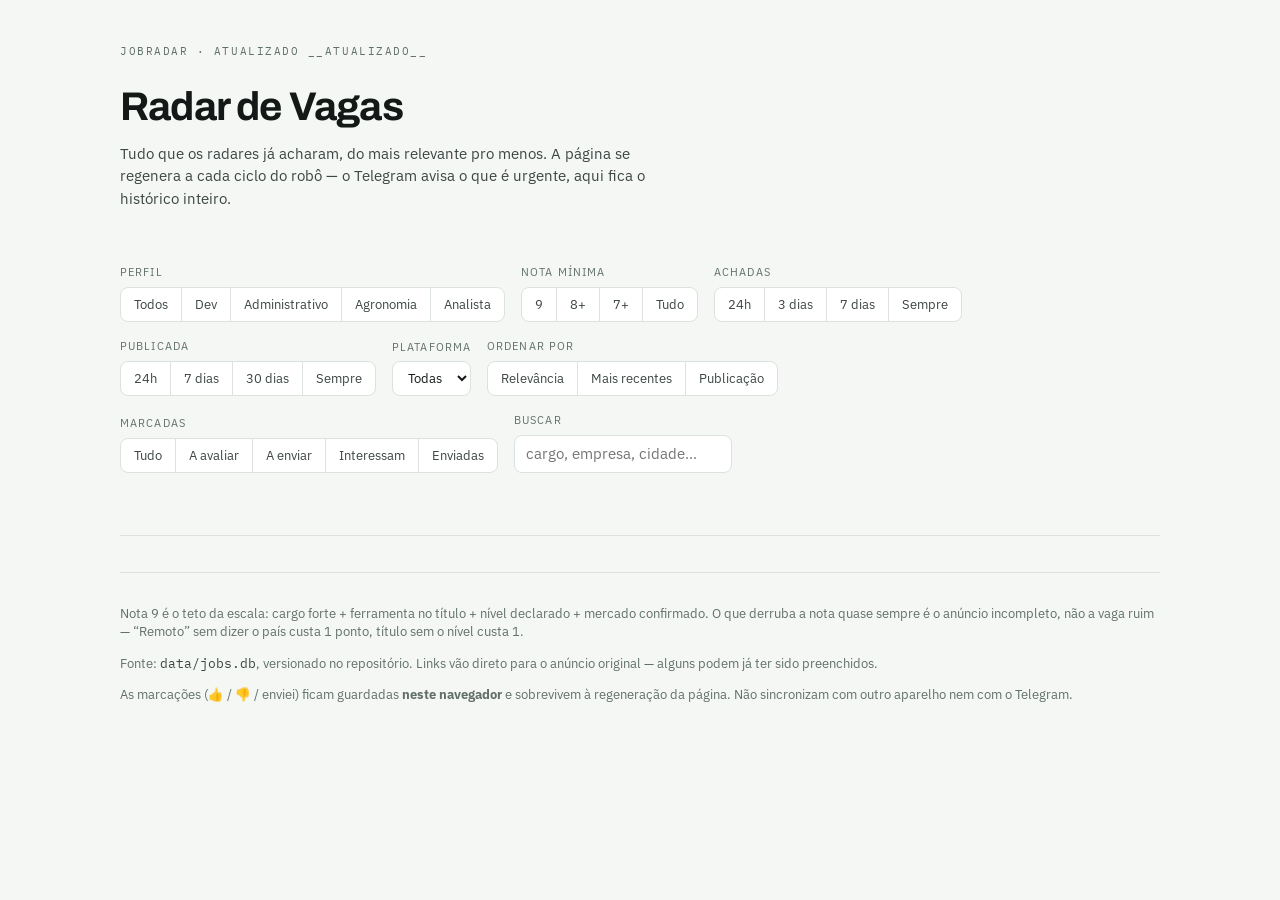
==== commit 436ca11b: "feat: novo perfil analista (coordenação/gerência adm-financeira e analista sênior/imobiliário) Perfi" ====
--- a/web/template.html
+++ b/web/template.html
@@ -23,6 +23,7 @@
   --dev:#0C6B63; --dev-soft:#E2F0EE;
   --adm:#9A5716; --adm-soft:#F6EBDE;
   --agro:#4A6B18; --agro-soft:#EAF1DE;
+  --ana:#5B3F8C; --ana-soft:#EDE7F6;
   --hot:#164E45; --shadow:0 1px 2px rgba(20,25,23,.06),0 8px 24px rgba(20,25,23,.05);
 }
 @media (prefers-color-scheme:dark){
@@ -33,6 +34,7 @@
     --adm:#D89950; --adm-soft:#33240F;
   --agro:#8FB84E; --agro-soft:#1E2A12;
     --agro:#8FB84E; --agro-soft:#1E2A12;
+    --ana:#B39DDB; --ana-soft:#271E38;
     --hot:#7FD4C7; --shadow:0 1px 2px rgba(0,0,0,.4),0 8px 24px rgba(0,0,0,.3);
   }
 }
@@ -41,6 +43,8 @@
   --ink:#E9EFEC; --ink-2:#C2CDC9; --muted:#8FA09B; --line:#27302E;
   --dev:#4FB0A5; --dev-soft:#12312D;
   --adm:#D89950; --adm-soft:#33240F;
+  --agro:#8FB84E; --agro-soft:#1E2A12;
+  --ana:#B39DDB; --ana-soft:#271E38;
   --hot:#7FD4C7; --shadow:0 1px 2px rgba(0,0,0,.4),0 8px 24px rgba(0,0,0,.3);
 }
 *{box-sizing:border-box}
@@ -131,6 +135,7 @@
 li[data-p="dev"] .tag{background:var(--dev-soft); color:var(--dev)}
 li[data-p="admin"] .tag{background:var(--adm-soft); color:var(--adm)}
 li[data-p="agro"] .tag{background:var(--agro-soft); color:var(--agro)}
+li[data-p="analista"] .tag{background:var(--ana-soft); color:var(--ana)}
 .empty{padding:48px 8px; text-align:center; color:var(--muted)}
 footer{margin-top:36px; padding-top:18px; border-top:1px solid var(--line); color:var(--muted); font-size:12.5px}
 footer code{font-family:"IBM Plex Mono",monospace; color:var(--ink-2)}
@@ -247,6 +252,7 @@
       <button type="button" data-v="dev">Dev</button>
       <button type="button" data-v="admin">Administrativo</button>
       <button type="button" data-v="agro">Agronomia</button>
+      <button type="button" data-v="analista">Analista</button>
     </span>
   </label>
   <label class="field"><span>Nota mínima</span>
@@ -315,7 +321,7 @@
 <script>
 const VAGAS = __DADOS__;
 const $ = (id) => document.getElementById(id);
-const NOMES = { dev: "Dev", admin: "Administrativo", agro: "Agronomia" };
+const NOMES = { dev: "Dev", admin: "Administrativo", agro: "Agronomia", analista: "Analista" };
 const esc = (s) => String(s).replace(/[&<>"]/g, (c) => ({ "&": "&amp;", "<": "&lt;", ">": "&gt;", '"': "&quot;" }[c]));
 
 // --- Marcações do usuário -------------------------------------------------
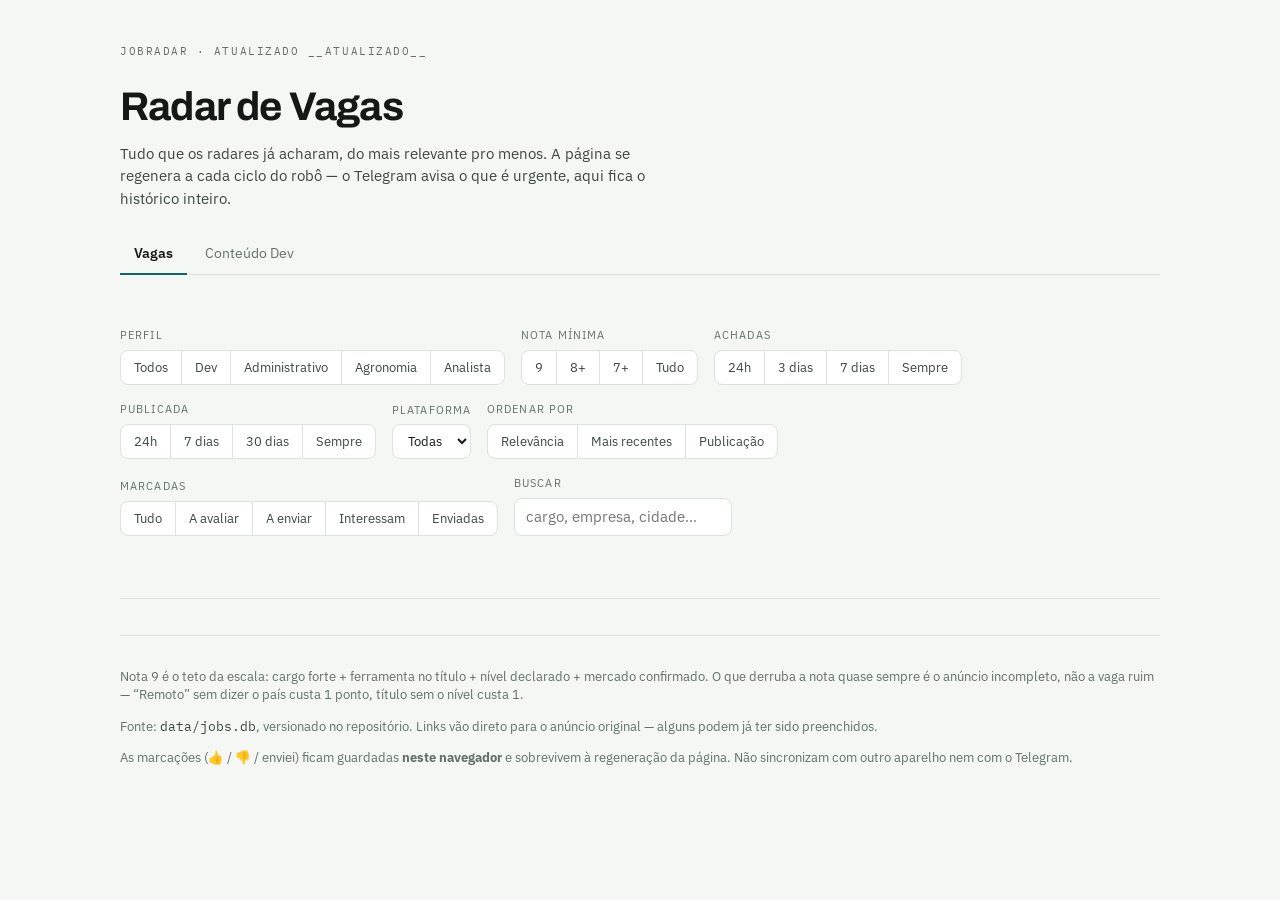
==== commit 3ca5f7c2: "feat: aba "Conteúdo Dev" com o anúncio inteiro de cada vaga Dev Novo passo do workflow (scripts/capt" ====
--- a/web/template.html
+++ b/web/template.html
@@ -228,6 +228,42 @@
 }
 .limpar:hover{border-color:var(--muted); color:var(--ink-2)}
 .limpar:focus-visible{outline:2px solid var(--dev); outline-offset:1px}
+/* Abas: "Vagas" (a lista de sempre) e "Conteúdo Dev" (texto inteiro dos
+   anúncios, pra levar pra uma análise). */
+.abas{display:flex; gap:4px; border-bottom:1px solid var(--line); margin:0 0 18px}
+.abas button{
+  appearance:none; border:0; background:transparent; font:inherit; font-size:14px;
+  color:var(--muted); padding:9px 14px; cursor:pointer; border-bottom:2px solid transparent;
+  margin-bottom:-1px;
+}
+.abas button[aria-selected="true"]{color:var(--ink); font-weight:600; border-bottom-color:var(--dev)}
+.abas button:focus-visible{outline:2px solid var(--dev); outline-offset:-2px}
+.acoes{display:flex; flex-wrap:wrap; gap:10px; align-items:center; margin:0 0 14px}
+.btn{
+  appearance:none; font:inherit; font-size:13px; cursor:pointer; text-decoration:none;
+  border:1px solid var(--line); background:var(--surface); color:var(--ink-2);
+  border-radius:8px; padding:8px 13px; display:inline-flex; align-items:center; gap:6px;
+}
+.btn:hover{border-color:var(--muted); color:var(--ink)}
+.btn:focus-visible{outline:2px solid var(--dev); outline-offset:1px}
+.btn.principal{background:var(--dev); border-color:var(--dev); color:var(--surface); font-weight:600}
+.btn.principal:hover{color:var(--surface); opacity:.92}
+.aviso{font-size:12.5px; color:var(--muted)}
+.anuncios{display:flex; flex-direction:column; gap:8px}
+.anuncio{background:var(--surface); border:1px solid var(--line); border-radius:10px; box-shadow:var(--shadow)}
+.anuncio[hidden]{display:none}
+.anuncio summary{cursor:pointer; padding:12px 16px; list-style:none; display:flex; flex-direction:column; gap:3px}
+.anuncio summary::-webkit-details-marker{display:none}
+.anuncio summary b{font-size:15px; font-weight:600; line-height:1.35}
+.anuncio summary span{font-size:12.5px; color:var(--muted)}
+.anuncio summary:focus-visible{outline:2px solid var(--dev); outline-offset:-2px; border-radius:10px}
+.anuncio[open] summary{border-bottom:1px solid var(--line)}
+.anuncio .corpo{padding:12px 16px 16px; font-size:14px; color:var(--ink-2); white-space:pre-wrap; overflow-wrap:anywhere}
+.anuncio .corpo a{color:var(--dev)}
+@media (max-width:620px){
+  .acoes .btn{flex:1 1 auto; justify-content:center}
+  #buscaConteudo{width:100%}
+}
 @media (prefers-reduced-motion:reduce){*{animation:none!important; transition:none!important}}
 </style>
 </head>
@@ -239,6 +275,12 @@
   <p class="sub">Tudo que os radares já acharam, do mais relevante pro menos. A página se regenera a cada ciclo do robô — o Telegram avisa o que é urgente, aqui fica o histórico inteiro.</p>
 </header>
 
+<nav class="abas" role="tablist" aria-label="Seções">
+  <button type="button" role="tab" id="tabVagas" aria-controls="abaVagas" aria-selected="true">Vagas</button>
+  <button type="button" role="tab" id="tabConteudo" aria-controls="abaConteudo" aria-selected="false">Conteúdo Dev</button>
+</nav>
+
+<section id="abaVagas" role="tabpanel" aria-labelledby="tabVagas">
 <div class="stats" id="stats"></div>
 
 <div class="bar" id="bar">
@@ -310,6 +352,21 @@
 
 <ol id="lista"></ol>
 <p class="empty" id="vazio" hidden>Nenhuma vaga com esses filtros. Tente ampliar o período ou baixar a nota mínima.</p>
+</section>
+
+<section id="abaConteudo" role="tabpanel" aria-labelledby="tabConteudo" hidden>
+  <p class="sub">O anúncio inteiro de cada vaga Dev que o radar guardou — descrição, requisitos, diferenciais, benefícios — num texto corrido só, pronto pra colar numa IA e ver o que o mercado está pedindo. O robô abre os anúncios aos poucos, a cada ciclo, então o histórico antigo vai entrando ao longo dos próximos dias.</p>
+  <div class="stats" id="statsConteudo"></div>
+  <div class="acoes">
+    <button type="button" class="btn principal" id="copiarConteudo" disabled>Copiar tudo</button>
+    <a class="btn" id="baixarConteudo" href="conteudo-dev.txt" download="conteudo-vagas-dev.txt">Baixar .txt</a>
+    <a class="btn" href="conteudo-dev.txt" target="_blank" rel="noopener">Abrir o arquivo</a>
+    <input type="search" id="buscaConteudo" placeholder="filtrar: node, aws, inglês…" autocomplete="off">
+    <span class="aviso" id="avisoConteudo" role="status"></span>
+  </div>
+  <div class="anuncios" id="anuncios"></div>
+  <p class="empty" id="vazioConteudo" hidden></p>
+</section>
 
 <footer>
   <p>Nota 9 é o teto da escala: cargo forte + ferramenta no título + nível declarado + mercado confirmado. O que derruba a nota quase sempre é o anúncio incompleto, não a vaga ruim — “Remoto” sem dizer o país custa 1 ponto, título sem o nível custa 1.</p>
@@ -592,6 +649,113 @@
 $("busca").addEventListener("input", (ev) => { estado.busca = ev.target.value; aplicar(); });
 $("busca").value = estado.busca;
 aplicar();
+
+// --- Aba "Conteúdo Dev" ---------------------------------------------------
+// O texto vive em conteudo-dev.txt (gerado junto com esta página, ver
+// web/gerar.py) e só é baixado quando a aba abre: são centenas de KB que
+// quem só olha a lista de vagas nunca usa. A lista abaixo é montada
+// dividindo o arquivo pela linha "===== VAGA n de N =====" — o mesmo
+// SEPARADOR_VAGA do gerador.
+const CONTEUDO = __CONTEUDO__;
+const SEPARADOR = /^===== VAGA \d+ de \d+ =====$/m;
+let conteudoCabecalho = "";
+let anuncios = null;  // [{ bruto, busca, el }]
+
+$("statsConteudo").innerHTML = [
+  ["Com anúncio", CONTEUDO.capturadas],
+  ["Na fila", CONTEUDO.pendentes],
+  ["Removidas na fonte", CONTEUDO.removidas],
+  ["Vagas Dev", CONTEUDO.total],
+].map(([rot, n]) => `<div class="stat"><b>${n}</b><span>${rot}</span></div>`).join("");
+
+function montarAnuncio(bruto) {
+  const [cab, ...resto] = bruto.split("\n--- Anúncio ---\n");
+  const campos = {};
+  for (const linha of cab.split("\n")) {
+    const i = linha.indexOf(": ");
+    if (i > 0) campos[linha.slice(0, i)] = linha.slice(i + 2);
+  }
+  const det = document.createElement("details");
+  det.className = "anuncio";
+  const link = campos["Link"] || "";
+  det.innerHTML = `<summary><b>${esc(campos["Título"] || "—")}</b>
+    <span>${esc(campos["Empresa"] || "—")} · ${esc(campos["Local"] || "—")} · ${esc(campos["Fonte"] || "")}</span></summary>
+    <div class="corpo">${link ? `<a href="${esc(link)}" target="_blank" rel="noopener noreferrer">Abrir anúncio original</a>\n\n` : ""}${esc(resto.join("\n--- Anúncio ---\n").trim())}</div>`;
+  return { bruto: bruto.trim(), busca: bruto.toLowerCase(), el: det };
+}
+
+function filtrarConteudo() {
+  if (!anuncios) return;
+  const termo = $("buscaConteudo").value.trim().toLowerCase();
+  let n = 0;
+  for (const a of anuncios) {
+    a.el.hidden = !!termo && !a.busca.includes(termo);
+    if (!a.el.hidden) n++;
+  }
+  $("copiarConteudo").textContent = termo ? `Copiar ${n} filtrada(s)` : `Copiar tudo (${n})`;
+  $("copiarConteudo").disabled = n === 0;
+  $("vazioConteudo").hidden = n > 0;
+  $("vazioConteudo").textContent = anuncios.length
+    ? "Nenhum anúncio tem esse termo."
+    : "Nenhum anúncio capturado ainda — o robô começa a abrir as vagas no próximo ciclo.";
+}
+
+function carregarConteudo() {
+  if (anuncios) return;
+  anuncios = [];
+  $("avisoConteudo").textContent = "Carregando…";
+  fetch("conteudo-dev.txt", { cache: "no-cache" })
+    .then((r) => { if (!r.ok) throw new Error(r.status); return r.text(); })
+    .then((texto) => {
+      const partes = texto.split(SEPARADOR);
+      conteudoCabecalho = partes.shift().trim();
+      anuncios = partes.filter((p) => p.trim()).map(montarAnuncio);
+      const frag = document.createDocumentFragment();
+      for (const a of anuncios) frag.appendChild(a.el);
+      $("anuncios").appendChild(frag);
+      $("avisoConteudo").textContent = "";
+      filtrarConteudo();
+    })
+    .catch(() => {
+      anuncios = null;
+      $("avisoConteudo").innerHTML = 'Não deu pra carregar o texto aqui — use “Abrir o arquivo”.';
+    });
+}
+
+function textoParaCopiar() {
+  const visiveis = anuncios.filter((a) => !a.el.hidden);
+  return [conteudoCabecalho, ...visiveis.map((a, i) => `===== VAGA ${i + 1} de ${visiveis.length} =====\n${a.bruto}`)]
+    .join("\n\n\n");
+}
+
+$("copiarConteudo").addEventListener("click", () => {
+  const texto = textoParaCopiar();
+  const ok = () => { $("avisoConteudo").textContent = "Copiado."; };
+  const reserva = () => {
+    // Clipboard API exige contexto seguro e permissão; sem ela, cai no
+    // jeito antigo (textarea + execCommand), que ainda funciona em celular.
+    const ta = document.createElement("textarea");
+    ta.value = texto; document.body.appendChild(ta); ta.select();
+    try { document.execCommand("copy"); ok(); } catch (e) { $("avisoConteudo").textContent = "Não deu pra copiar — use “Baixar .txt”."; }
+    ta.remove();
+  };
+  if (navigator.clipboard && navigator.clipboard.writeText) navigator.clipboard.writeText(texto).then(ok, reserva);
+  else reserva();
+});
+$("buscaConteudo").addEventListener("input", filtrarConteudo);
+
+// Aba escolhida fica no endereço (#conteudo-dev), pra dar pra mandar o
+// link direto pra ela.
+function mostrarAba(conteudo) {
+  $("abaVagas").hidden = conteudo;
+  $("abaConteudo").hidden = !conteudo;
+  $("tabVagas").setAttribute("aria-selected", String(!conteudo));
+  $("tabConteudo").setAttribute("aria-selected", String(conteudo));
+  if (conteudo) carregarConteudo();
+}
+$("tabVagas").addEventListener("click", () => { history.replaceState(null, "", location.pathname + location.search); mostrarAba(false); });
+$("tabConteudo").addEventListener("click", () => { history.replaceState(null, "", "#conteudo-dev"); mostrarAba(true); });
+mostrarAba(location.hash === "#conteudo-dev");
 </script>
 </body>
 </html>
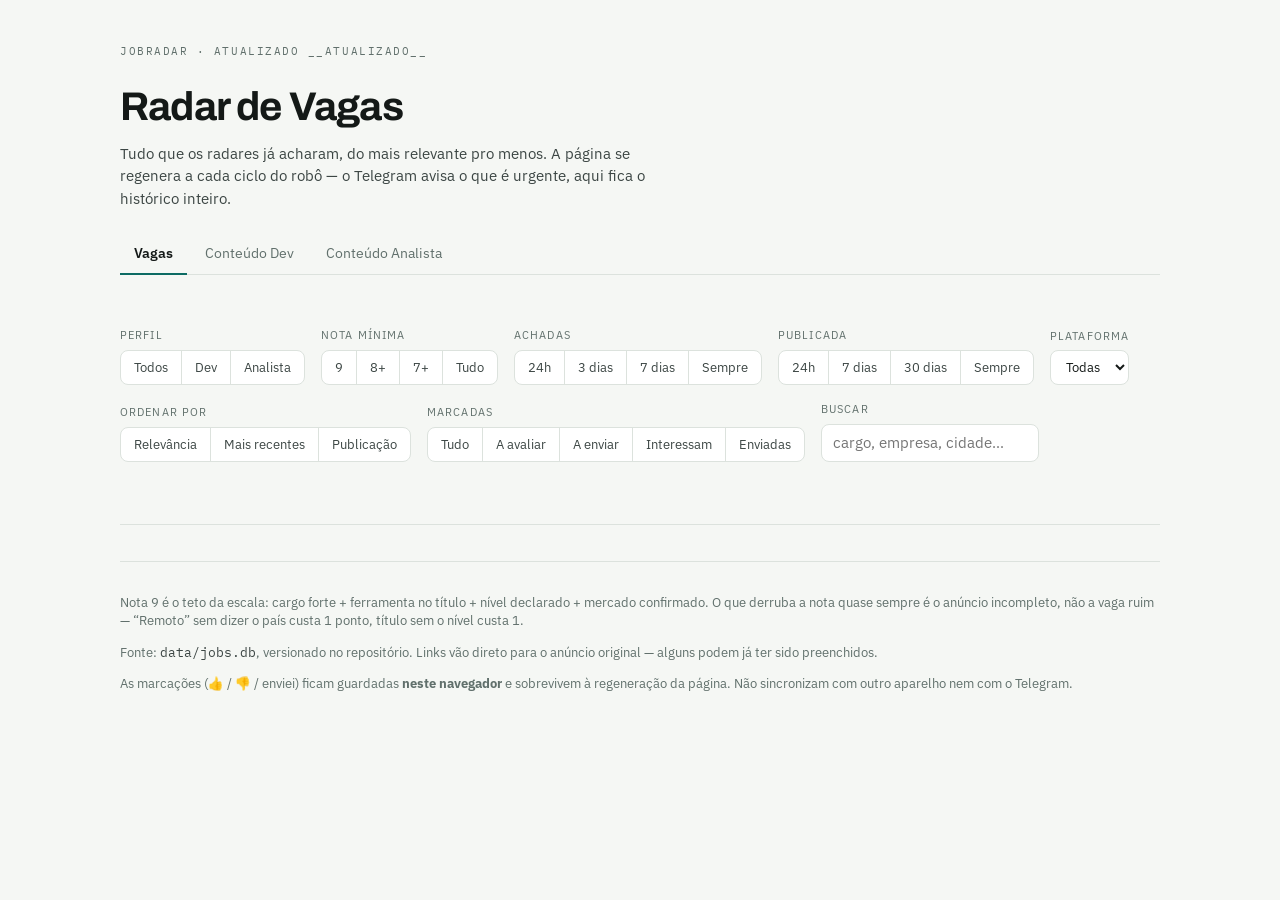
==== commit 5f9c235e: "feat: remove perfis admin e agro; aba "Conteúdo Analista" Perfis administrativo e agronomia saem do " ====
--- a/web/template.html
+++ b/web/template.html
@@ -22,7 +22,6 @@
   --ink:#141917; --ink-2:#3C4644; --muted:#61706C; --line:#DCE2DD;
   --dev:#0C6B63; --dev-soft:#E2F0EE;
   --adm:#9A5716; --adm-soft:#F6EBDE;
-  --agro:#4A6B18; --agro-soft:#EAF1DE;
   --ana:#5B3F8C; --ana-soft:#EDE7F6;
   --hot:#164E45; --shadow:0 1px 2px rgba(20,25,23,.06),0 8px 24px rgba(20,25,23,.05);
 }
@@ -32,8 +31,6 @@
     --ink:#E9EFEC; --ink-2:#C2CDC9; --muted:#8FA09B; --line:#27302E;
     --dev:#4FB0A5; --dev-soft:#12312D;
     --adm:#D89950; --adm-soft:#33240F;
-  --agro:#8FB84E; --agro-soft:#1E2A12;
-    --agro:#8FB84E; --agro-soft:#1E2A12;
     --ana:#B39DDB; --ana-soft:#271E38;
     --hot:#7FD4C7; --shadow:0 1px 2px rgba(0,0,0,.4),0 8px 24px rgba(0,0,0,.3);
   }
@@ -43,7 +40,6 @@
   --ink:#E9EFEC; --ink-2:#C2CDC9; --muted:#8FA09B; --line:#27302E;
   --dev:#4FB0A5; --dev-soft:#12312D;
   --adm:#D89950; --adm-soft:#33240F;
-  --agro:#8FB84E; --agro-soft:#1E2A12;
   --ana:#B39DDB; --ana-soft:#271E38;
   --hot:#7FD4C7; --shadow:0 1px 2px rgba(0,0,0,.4),0 8px 24px rgba(0,0,0,.3);
 }
@@ -133,8 +129,6 @@
   text-transform:uppercase; padding:3px 8px; border-radius:999px; white-space:nowrap; align-self:start;
 }
 li[data-p="dev"] .tag{background:var(--dev-soft); color:var(--dev)}
-li[data-p="admin"] .tag{background:var(--adm-soft); color:var(--adm)}
-li[data-p="agro"] .tag{background:var(--agro-soft); color:var(--agro)}
 li[data-p="analista"] .tag{background:var(--ana-soft); color:var(--ana)}
 .empty{padding:48px 8px; text-align:center; color:var(--muted)}
 footer{margin-top:36px; padding-top:18px; border-top:1px solid var(--line); color:var(--muted); font-size:12.5px}
@@ -228,8 +222,8 @@
 }
 .limpar:hover{border-color:var(--muted); color:var(--ink-2)}
 .limpar:focus-visible{outline:2px solid var(--dev); outline-offset:1px}
-/* Abas: "Vagas" (a lista de sempre) e "Conteúdo Dev" (texto inteiro dos
-   anúncios, pra levar pra uma análise). */
+/* Abas: "Vagas" (a lista de sempre) e "Conteúdo Dev"/"Conteúdo Analista"
+   (texto inteiro dos anúncios, pra levar pra uma análise). */
 .abas{display:flex; gap:4px; border-bottom:1px solid var(--line); margin:0 0 18px}
 .abas button{
   appearance:none; border:0; background:transparent; font:inherit; font-size:14px;
@@ -277,7 +271,8 @@
 
 <nav class="abas" role="tablist" aria-label="Seções">
   <button type="button" role="tab" id="tabVagas" aria-controls="abaVagas" aria-selected="true">Vagas</button>
-  <button type="button" role="tab" id="tabConteudo" aria-controls="abaConteudo" aria-selected="false">Conteúdo Dev</button>
+  <button type="button" role="tab" id="tabConteudoDev" data-perfil="dev" aria-controls="abaConteudo" aria-selected="false">Conteúdo Dev</button>
+  <button type="button" role="tab" id="tabConteudoAnalista" data-perfil="analista" aria-controls="abaConteudo" aria-selected="false">Conteúdo Analista</button>
 </nav>
 
 <section id="abaVagas" role="tabpanel" aria-labelledby="tabVagas">
@@ -292,8 +287,6 @@
     <span class="seg" id="segPerfil">
       <button type="button" data-v="todos">Todos</button>
       <button type="button" data-v="dev">Dev</button>
-      <button type="button" data-v="admin">Administrativo</button>
-      <button type="button" data-v="agro">Agronomia</button>
       <button type="button" data-v="analista">Analista</button>
     </span>
   </label>
@@ -354,13 +347,13 @@
 <p class="empty" id="vazio" hidden>Nenhuma vaga com esses filtros. Tente ampliar o período ou baixar a nota mínima.</p>
 </section>
 
-<section id="abaConteudo" role="tabpanel" aria-labelledby="tabConteudo" hidden>
-  <p class="sub">O anúncio inteiro de cada vaga Dev que o radar guardou — descrição, requisitos, diferenciais, benefícios — num texto corrido só, pronto pra colar numa IA e ver o que o mercado está pedindo. O robô abre os anúncios aos poucos, a cada ciclo, então o histórico antigo vai entrando ao longo dos próximos dias.</p>
+<section id="abaConteudo" role="tabpanel" hidden>
+  <p class="sub">O anúncio inteiro de cada vaga <span id="nomeConteudo">Dev</span> que o radar guardou — descrição, requisitos, diferenciais, benefícios — num texto corrido só, pronto pra colar numa IA e ver o que o mercado está pedindo. O robô abre os anúncios aos poucos, a cada ciclo, então o histórico antigo vai entrando ao longo dos próximos dias.</p>
   <div class="stats" id="statsConteudo"></div>
   <div class="acoes">
     <button type="button" class="btn principal" id="copiarConteudo" disabled>Copiar tudo</button>
     <a class="btn" id="baixarConteudo" href="conteudo-dev.txt" download="conteudo-vagas-dev.txt">Baixar .txt</a>
-    <a class="btn" href="conteudo-dev.txt" target="_blank" rel="noopener">Abrir o arquivo</a>
+    <a class="btn" id="abrirConteudo" href="conteudo-dev.txt" target="_blank" rel="noopener">Abrir o arquivo</a>
     <input type="search" id="buscaConteudo" placeholder="filtrar: node, aws, inglês…" autocomplete="off">
     <span class="aviso" id="avisoConteudo" role="status"></span>
   </div>
@@ -378,7 +371,7 @@
 <script>
 const VAGAS = __DADOS__;
 const $ = (id) => document.getElementById(id);
-const NOMES = { dev: "Dev", admin: "Administrativo", agro: "Agronomia", analista: "Analista" };
+const NOMES = { dev: "Dev", analista: "Analista" };
 const esc = (s) => String(s).replace(/[&<>"]/g, (c) => ({ "&": "&amp;", "<": "&lt;", ">": "&gt;", '"': "&quot;" }[c]));
 
 // --- Marcações do usuário -------------------------------------------------
@@ -409,6 +402,9 @@
   publicada: "0", plataforma: "todas", ordem: "relevancia", busca: "",
 };
 const estado = Object.assign({}, PADRAO, lerJSON(CHAVE_FILTROS, null) || {});
+// Filtro salvo num perfil que saiu da página (admin e agro, removidos em
+// nov/2026) abriria a lista vazia sem explicação: volta pra "Todos".
+if (estado.perfil !== "todos" && !NOMES[estado.perfil]) estado.perfil = "todos";
 
 const marcaDe = (link) => marcas[link] || { i: null, e: false };
 
@@ -650,23 +646,17 @@
 $("busca").value = estado.busca;
 aplicar();
 
-// --- Aba "Conteúdo Dev" ---------------------------------------------------
-// O texto vive em conteudo-dev.txt (gerado junto com esta página, ver
-// web/gerar.py) e só é baixado quando a aba abre: são centenas de KB que
-// quem só olha a lista de vagas nunca usa. A lista abaixo é montada
-// dividindo o arquivo pela linha "===== VAGA n de N =====" — o mesmo
-// SEPARADOR_VAGA do gerador.
-const CONTEUDO = __CONTEUDO__;
+// --- Abas "Conteúdo Dev" / "Conteúdo Analista" ---------------------------
+// Um painel só, que troca de perfil. O texto de cada perfil vive em
+// conteudo-<perfil>.txt (gerado junto com esta página, ver web/gerar.py) e
+// só é baixado quando a aba abre: são centenas de KB que quem só olha a
+// lista de vagas nunca usa. A lista é montada dividindo o arquivo pela
+// linha "===== VAGA n de N =====" — o mesmo SEPARADOR_VAGA do gerador.
+const CONTEUDO = __CONTEUDO__;  // { perfil: { total, capturadas, removidas, pendentes } }
 const SEPARADOR = /^===== VAGA \d+ de \d+ =====$/m;
-let conteudoCabecalho = "";
-let anuncios = null;  // [{ bruto, busca, el }]
-
-$("statsConteudo").innerHTML = [
-  ["Com anúncio", CONTEUDO.capturadas],
-  ["Na fila", CONTEUDO.pendentes],
-  ["Removidas na fonte", CONTEUDO.removidas],
-  ["Vagas Dev", CONTEUDO.total],
-].map(([rot, n]) => `<div class="stat"><b>${n}</b><span>${rot}</span></div>`).join("");
+const DICA_BUSCA = { dev: "filtrar: node, aws, inglês…", analista: "filtrar: excel, sap, power bi…" };
+const carregados = {};  // perfil -> { cabecalho, anuncios: [{ bruto, busca, el }] } | "carregando"
+let perfilConteudo = null;
 
 function montarAnuncio(bruto) {
   const [cab, ...resto] = bruto.split("\n--- Anúncio ---\n");
@@ -684,47 +674,83 @@
   return { bruto: bruto.trim(), busca: bruto.toLowerCase(), el: det };
 }
 
+const atual = () => {
+  const c = carregados[perfilConteudo];
+  return c && c !== "carregando" ? c : null;
+};
+
 function filtrarConteudo() {
-  if (!anuncios) return;
+  const c = atual();
+  if (!c) return;
   const termo = $("buscaConteudo").value.trim().toLowerCase();
   let n = 0;
-  for (const a of anuncios) {
+  for (const a of c.anuncios) {
     a.el.hidden = !!termo && !a.busca.includes(termo);
     if (!a.el.hidden) n++;
   }
   $("copiarConteudo").textContent = termo ? `Copiar ${n} filtrada(s)` : `Copiar tudo (${n})`;
   $("copiarConteudo").disabled = n === 0;
   $("vazioConteudo").hidden = n > 0;
-  $("vazioConteudo").textContent = anuncios.length
+  $("vazioConteudo").textContent = c.anuncios.length
     ? "Nenhum anúncio tem esse termo."
     : "Nenhum anúncio capturado ainda — o robô começa a abrir as vagas no próximo ciclo.";
 }
 
-function carregarConteudo() {
-  if (anuncios) return;
-  anuncios = [];
+function exibirConteudo() {
+  const c = atual();
+  const frag = document.createDocumentFragment();
+  if (c) for (const a of c.anuncios) frag.appendChild(a.el);
+  $("anuncios").replaceChildren(frag);
+  filtrarConteudo();
+}
+
+function carregarConteudo(perfil) {
+  if (carregados[perfil]) return;
+  carregados[perfil] = "carregando";
   $("avisoConteudo").textContent = "Carregando…";
-  fetch("conteudo-dev.txt", { cache: "no-cache" })
+  fetch(`conteudo-${perfil}.txt`, { cache: "no-cache" })
     .then((r) => { if (!r.ok) throw new Error(r.status); return r.text(); })
     .then((texto) => {
       const partes = texto.split(SEPARADOR);
-      conteudoCabecalho = partes.shift().trim();
-      anuncios = partes.filter((p) => p.trim()).map(montarAnuncio);
-      const frag = document.createDocumentFragment();
-      for (const a of anuncios) frag.appendChild(a.el);
-      $("anuncios").appendChild(frag);
-      $("avisoConteudo").textContent = "";
-      filtrarConteudo();
+      const cabecalho = partes.shift().trim();
+      carregados[perfil] = { cabecalho, anuncios: partes.filter((p) => p.trim()).map(montarAnuncio) };
+      if (perfil === perfilConteudo) { $("avisoConteudo").textContent = ""; exibirConteudo(); }
     })
     .catch(() => {
-      anuncios = null;
-      $("avisoConteudo").innerHTML = 'Não deu pra carregar o texto aqui — use “Abrir o arquivo”.';
+      delete carregados[perfil];
+      if (perfil === perfilConteudo) $("avisoConteudo").textContent = "Não deu pra carregar o texto aqui — use “Abrir o arquivo”.";
     });
 }
 
+function selecionarPerfilConteudo(perfil) {
+  perfilConteudo = perfil;
+  const nome = NOMES[perfil];
+  const arquivo = `conteudo-${perfil}.txt`;
+  const cont = CONTEUDO[perfil] || { total: 0, capturadas: 0, removidas: 0, pendentes: 0 };
+  $("nomeConteudo").textContent = nome;
+  $("baixarConteudo").href = arquivo;
+  $("baixarConteudo").download = `conteudo-vagas-${perfil}.txt`;
+  $("abrirConteudo").href = arquivo;
+  $("buscaConteudo").value = "";
+  $("buscaConteudo").placeholder = DICA_BUSCA[perfil] || "filtrar…";
+  $("copiarConteudo").textContent = "Copiar tudo";
+  $("copiarConteudo").disabled = true;
+  $("vazioConteudo").hidden = true;
+  $("avisoConteudo").textContent = carregados[perfil] === "carregando" ? "Carregando…" : "";
+  $("statsConteudo").innerHTML = [
+    ["Com anúncio", cont.capturadas],
+    ["Na fila", cont.pendentes],
+    ["Removidas na fonte", cont.removidas],
+    [`Vagas ${nome}`, cont.total],
+  ].map(([rot, n]) => `<div class="stat"><b>${n}</b><span>${rot}</span></div>`).join("");
+  exibirConteudo();
+  carregarConteudo(perfil);
+}
+
 function textoParaCopiar() {
-  const visiveis = anuncios.filter((a) => !a.el.hidden);
-  return [conteudoCabecalho, ...visiveis.map((a, i) => `===== VAGA ${i + 1} de ${visiveis.length} =====\n${a.bruto}`)]
+  const c = atual();
+  const visiveis = c.anuncios.filter((a) => !a.el.hidden);
+  return [c.cabecalho, ...visiveis.map((a, i) => `===== VAGA ${i + 1} de ${visiveis.length} =====\n${a.bruto}`)]
     .join("\n\n\n");
 }
 
@@ -744,18 +770,25 @@
 });
 $("buscaConteudo").addEventListener("input", filtrarConteudo);
 
-// Aba escolhida fica no endereço (#conteudo-dev), pra dar pra mandar o
-// link direto pra ela.
-function mostrarAba(conteudo) {
-  $("abaVagas").hidden = conteudo;
-  $("abaConteudo").hidden = !conteudo;
-  $("tabVagas").setAttribute("aria-selected", String(!conteudo));
-  $("tabConteudo").setAttribute("aria-selected", String(conteudo));
-  if (conteudo) carregarConteudo();
-}
-$("tabVagas").addEventListener("click", () => { history.replaceState(null, "", location.pathname + location.search); mostrarAba(false); });
-$("tabConteudo").addEventListener("click", () => { history.replaceState(null, "", "#conteudo-dev"); mostrarAba(true); });
-mostrarAba(location.hash === "#conteudo-dev");
+// Aba escolhida fica no endereço (#conteudo-dev, #conteudo-analista), pra
+// dar pra mandar o link direto pra ela.
+const ABAS_CONTEUDO = Array.from(document.querySelectorAll("[data-perfil]"));
+function mostrarAba(perfil) {
+  $("abaVagas").hidden = !!perfil;
+  $("abaConteudo").hidden = !perfil;
+  $("tabVagas").setAttribute("aria-selected", String(!perfil));
+  for (const t of ABAS_CONTEUDO) t.setAttribute("aria-selected", String(t.dataset.perfil === perfil));
+  if (perfil) {
+    $("abaConteudo").setAttribute("aria-labelledby", ABAS_CONTEUDO.find((t) => t.dataset.perfil === perfil).id);
+    selecionarPerfilConteudo(perfil);
+  }
+}
+$("tabVagas").addEventListener("click", () => { history.replaceState(null, "", location.pathname + location.search); mostrarAba(null); });
+for (const t of ABAS_CONTEUDO) {
+  t.addEventListener("click", () => { history.replaceState(null, "", `#conteudo-${t.dataset.perfil}`); mostrarAba(t.dataset.perfil); });
+}
+const doEndereco = location.hash.replace("#conteudo-", "");
+mostrarAba(ABAS_CONTEUDO.some((t) => t.dataset.perfil === doEndereco) ? doEndereco : null);
 </script>
 </body>
 </html>
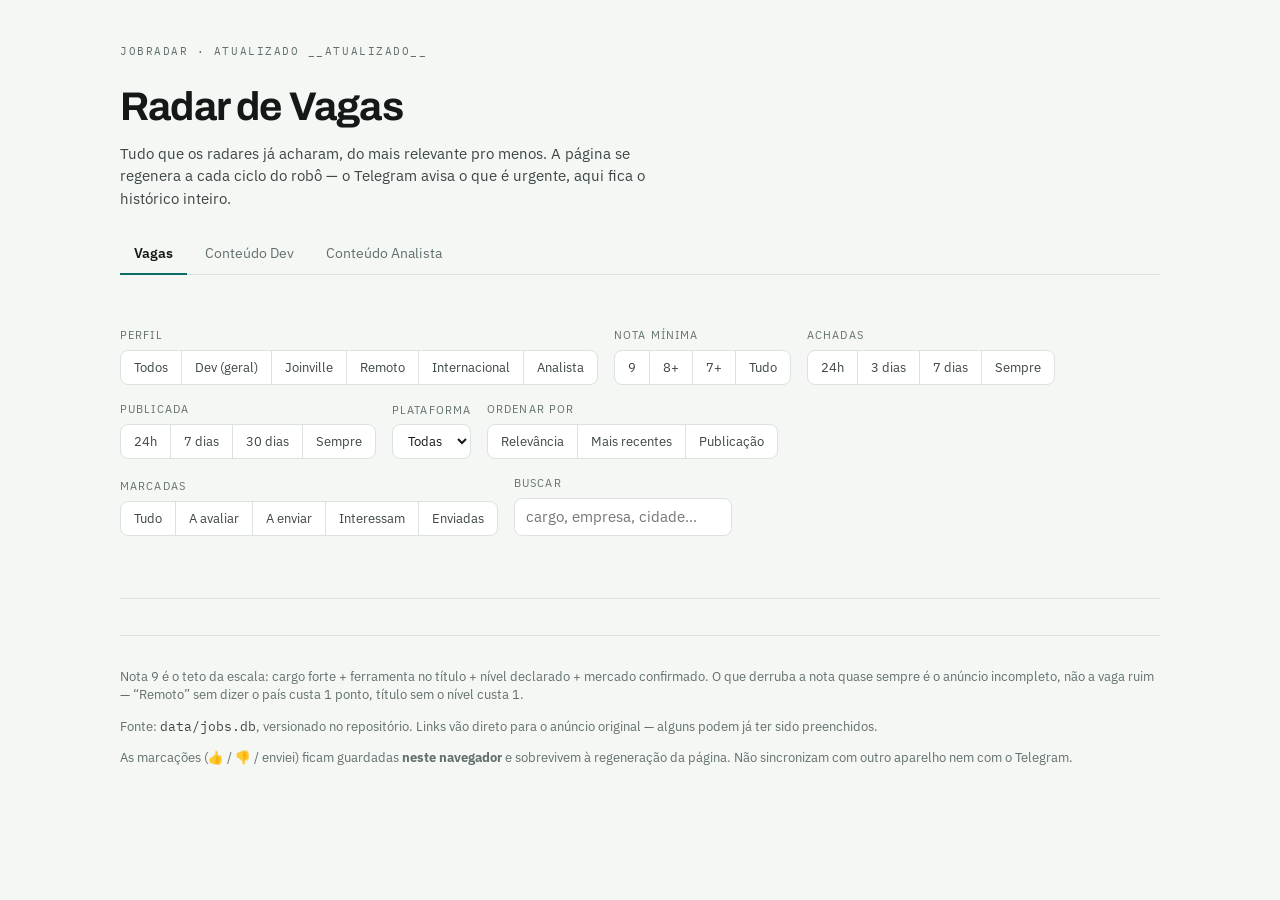
==== commit f2940861: "feat(dev): perfis Joinville, Remoto e Internacional; filtro pelo anúncio O perfil dev foi dividido e" ====
--- a/web/template.html
+++ b/web/template.html
@@ -128,7 +128,7 @@
   grid-row:1; font-family:"IBM Plex Mono",monospace; font-size:10px; letter-spacing:.08em;
   text-transform:uppercase; padding:3px 8px; border-radius:999px; white-space:nowrap; align-self:start;
 }
-li[data-p="dev"] .tag{background:var(--dev-soft); color:var(--dev)}
+li[data-p^="dev"] .tag{background:var(--dev-soft); color:var(--dev)}
 li[data-p="analista"] .tag{background:var(--ana-soft); color:var(--ana)}
 .empty{padding:48px 8px; text-align:center; color:var(--muted)}
 footer{margin-top:36px; padding-top:18px; border-top:1px solid var(--line); color:var(--muted); font-size:12.5px}
@@ -224,6 +224,8 @@
 .limpar:focus-visible{outline:2px solid var(--dev); outline-offset:1px}
 /* Abas: "Vagas" (a lista de sempre) e "Conteúdo Dev"/"Conteúdo Analista"
    (texto inteiro dos anúncios, pra levar pra uma análise). */
+.subperfis{margin:0 0 14px}
+.subperfis[hidden]{display:none}
 .abas{display:flex; gap:4px; border-bottom:1px solid var(--line); margin:0 0 18px}
 .abas button{
   appearance:none; border:0; background:transparent; font:inherit; font-size:14px;
@@ -286,7 +288,10 @@
   <label class="field"><span>Perfil</span>
     <span class="seg" id="segPerfil">
       <button type="button" data-v="todos">Todos</button>
-      <button type="button" data-v="dev">Dev</button>
+      <button type="button" data-v="dev">Dev (geral)</button>
+      <button type="button" data-v="dev-joinville">Joinville</button>
+      <button type="button" data-v="dev-remoto">Remoto</button>
+      <button type="button" data-v="dev-intl">Internacional</button>
       <button type="button" data-v="analista">Analista</button>
     </span>
   </label>
@@ -348,6 +353,17 @@
 </section>
 
 <section id="abaConteudo" role="tabpanel" hidden>
+  <!-- Só na família dev: o perfil original (Geral = tudo) e os três que o
+       dividem. Cada opção carrega o próprio conteudo-<perfil>.txt. -->
+  <div class="field subperfis" id="subperfisDev" hidden>
+    <span>Perfil</span>
+    <span class="seg" id="segConteudoDev">
+      <button type="button" data-v="dev" title="O perfil dev atual: tudo junto (Joinville + remoto + internacional)">Geral</button>
+      <button type="button" data-v="dev-joinville" title="Presencial ou híbrido, só em Joinville">Joinville</button>
+      <button type="button" data-v="dev-remoto" title="Remoto, empresa brasileira">Remoto</button>
+      <button type="button" data-v="dev-intl" title="Remoto, vaga em inglês / empresa de fora">Internacional</button>
+    </span>
+  </div>
   <p class="sub">O anúncio inteiro de cada vaga <span id="nomeConteudo">Dev</span> que o radar guardou — descrição, requisitos, diferenciais, benefícios — num texto corrido só, pronto pra colar numa IA e ver o que o mercado está pedindo. O robô abre os anúncios aos poucos, a cada ciclo, então o histórico antigo vai entrando ao longo dos próximos dias.</p>
   <div class="stats" id="statsConteudo"></div>
   <div class="acoes">
@@ -371,7 +387,15 @@
 <script>
 const VAGAS = __DADOS__;
 const $ = (id) => document.getElementById(id);
-const NOMES = { dev: "Dev", analista: "Analista" };
+const NOMES = {
+  dev: "Dev", "dev-joinville": "Dev · Joinville", "dev-remoto": "Dev · Remoto",
+  "dev-intl": "Dev · Internacional", analista: "Analista",
+};
+// Nome no filtro e nas abas, onde "dev" é a família inteira.
+const NOMES_FILTRO = Object.assign({}, NOMES, { dev: "Dev (geral)" });
+// "Dev (geral)" junta a família toda (o perfil dev original e os três que
+// o dividem); o resto é exato.
+const doFiltro = (p, filtro) => filtro === "todos" || p === filtro || (filtro === "dev" && p.startsWith("dev-"));
 const esc = (s) => String(s).replace(/[&<>"]/g, (c) => ({ "&": "&amp;", "<": "&lt;", ">": "&gt;", '"': "&quot;" }[c]));
 
 // --- Marcações do usuário -------------------------------------------------
@@ -532,14 +556,14 @@
   // Com um perfil selecionado, TODOS os números passam a ser daquele
   // perfil. Misturar "vagas do Dev" com "interessam de todo mundo" no
   // mesmo painel dava um número que não respondia pergunta nenhuma.
-  const doPerfil = (p) => estado.perfil === "todos" || p === estado.perfil;
+  const doPerfil = (p) => p !== undefined && doFiltro(p, estado.perfil);
   const vagas = VAGAS.filter((v) => doPerfil(v.p));
   const marcadas = Object.entries(marcas)
     .filter(([link]) => doPerfil(PERFIL_DO_LINK[link]))
     .map(([, m]) => m);
 
   $("stats").innerHTML = [
-    [estado.perfil === "todos" ? "Vagas guardadas" : `Vagas · ${NOMES[estado.perfil]}`, vagas.length],
+    [estado.perfil === "todos" ? "Vagas guardadas" : `Vagas · ${NOMES_FILTRO[estado.perfil]}`, vagas.length],
     ["Nota 8+", vagas.filter((v) => v.r >= 8).length],
     ["A enviar", marcadas.filter((m) => m.i === "sim" && !m.e).length],
     ["Interessam", marcadas.filter((m) => m.i === "sim").length],
@@ -558,7 +582,7 @@
     const ts = Number(li.dataset.ts);
     const pts = Number(li.dataset.pts);
     const ok =
-      (estado.perfil === "todos" || li.dataset.p === estado.perfil) &&
+      doFiltro(li.dataset.p, estado.perfil) &&
       Number(li.dataset.r) >= estado.nota &&
       (corte === null || (ts > 0 && ts >= corte)) &&
       // Vaga sem data de publicação legível (pts 0) fica fora de qualquer
@@ -654,7 +678,16 @@
 // linha "===== VAGA n de N =====" — o mesmo SEPARADOR_VAGA do gerador.
 const CONTEUDO = __CONTEUDO__;  // { perfil: { total, capturadas, removidas, pendentes } }
 const SEPARADOR = /^===== VAGA \d+ de \d+ =====$/m;
-const DICA_BUSCA = { dev: "filtrar: node, aws, inglês…", analista: "filtrar: excel, sap, power bi…" };
+const DICA_DEV = "filtrar: node, aws, inglês…";
+const DICA_BUSCA = {
+  dev: DICA_DEV, "dev-joinville": DICA_DEV, "dev-remoto": DICA_DEV, "dev-intl": DICA_DEV,
+  analista: "filtrar: excel, sap, power bi…",
+};
+const PERFIS_CONTEUDO = ["dev", "dev-joinville", "dev-remoto", "dev-intl", "analista"];
+// Aba (botão) de cada opção: as quatro dev vivem dentro de "Conteúdo Dev".
+const abaDe = (perfil) => (perfil.startsWith("dev") ? "dev" : perfil);
+// Última opção dev escolhida, pra "Conteúdo Dev" reabrir nela.
+let ultimoDev = "dev";
 const carregados = {};  // perfil -> { cabecalho, anuncios: [{ bruto, busca, el }] } | "carregando"
 let perfilConteudo = null;
 
@@ -724,7 +757,11 @@
 
 function selecionarPerfilConteudo(perfil) {
   perfilConteudo = perfil;
-  const nome = NOMES[perfil];
+  const nome = NOMES_FILTRO[perfil];
+  const ehDev = abaDe(perfil) === "dev";
+  if (ehDev) ultimoDev = perfil;
+  $("subperfisDev").hidden = !ehDev;
+  pintarSegmento("segConteudoDev", perfil);
   const arquivo = `conteudo-${perfil}.txt`;
   const cont = CONTEUDO[perfil] || { total: 0, capturadas: 0, removidas: 0, pendentes: 0 };
   $("nomeConteudo").textContent = nome;
@@ -770,25 +807,34 @@
 });
 $("buscaConteudo").addEventListener("input", filtrarConteudo);
 
-// Aba escolhida fica no endereço (#conteudo-dev, #conteudo-analista), pra
-// dar pra mandar o link direto pra ela.
+// Opção escolhida fica no endereço (#conteudo-dev, #conteudo-dev-remoto,
+// #conteudo-analista...), pra dar pra mandar o link direto pra ela.
 const ABAS_CONTEUDO = Array.from(document.querySelectorAll("[data-perfil]"));
 function mostrarAba(perfil) {
   $("abaVagas").hidden = !!perfil;
   $("abaConteudo").hidden = !perfil;
   $("tabVagas").setAttribute("aria-selected", String(!perfil));
-  for (const t of ABAS_CONTEUDO) t.setAttribute("aria-selected", String(t.dataset.perfil === perfil));
+  const aba = perfil ? abaDe(perfil) : null;
+  for (const t of ABAS_CONTEUDO) t.setAttribute("aria-selected", String(t.dataset.perfil === aba));
   if (perfil) {
-    $("abaConteudo").setAttribute("aria-labelledby", ABAS_CONTEUDO.find((t) => t.dataset.perfil === perfil).id);
+    $("abaConteudo").setAttribute("aria-labelledby", ABAS_CONTEUDO.find((t) => t.dataset.perfil === aba).id);
     selecionarPerfilConteudo(perfil);
   }
 }
+function abrirConteudo(perfil) {
+  history.replaceState(null, "", `#conteudo-${perfil}`);
+  mostrarAba(perfil);
+}
 $("tabVagas").addEventListener("click", () => { history.replaceState(null, "", location.pathname + location.search); mostrarAba(null); });
 for (const t of ABAS_CONTEUDO) {
-  t.addEventListener("click", () => { history.replaceState(null, "", `#conteudo-${t.dataset.perfil}`); mostrarAba(t.dataset.perfil); });
-}
+  t.addEventListener("click", () => abrirConteudo(t.dataset.perfil === "dev" ? ultimoDev : t.dataset.perfil));
+}
+$("segConteudoDev").addEventListener("click", (ev) => {
+  const b = ev.target.closest("button"); if (!b) return;
+  abrirConteudo(b.dataset.v);
+});
 const doEndereco = location.hash.replace("#conteudo-", "");
-mostrarAba(ABAS_CONTEUDO.some((t) => t.dataset.perfil === doEndereco) ? doEndereco : null);
+mostrarAba(PERFIS_CONTEUDO.includes(doEndereco) ? doEndereco : null);
 </script>
 </body>
 </html>
